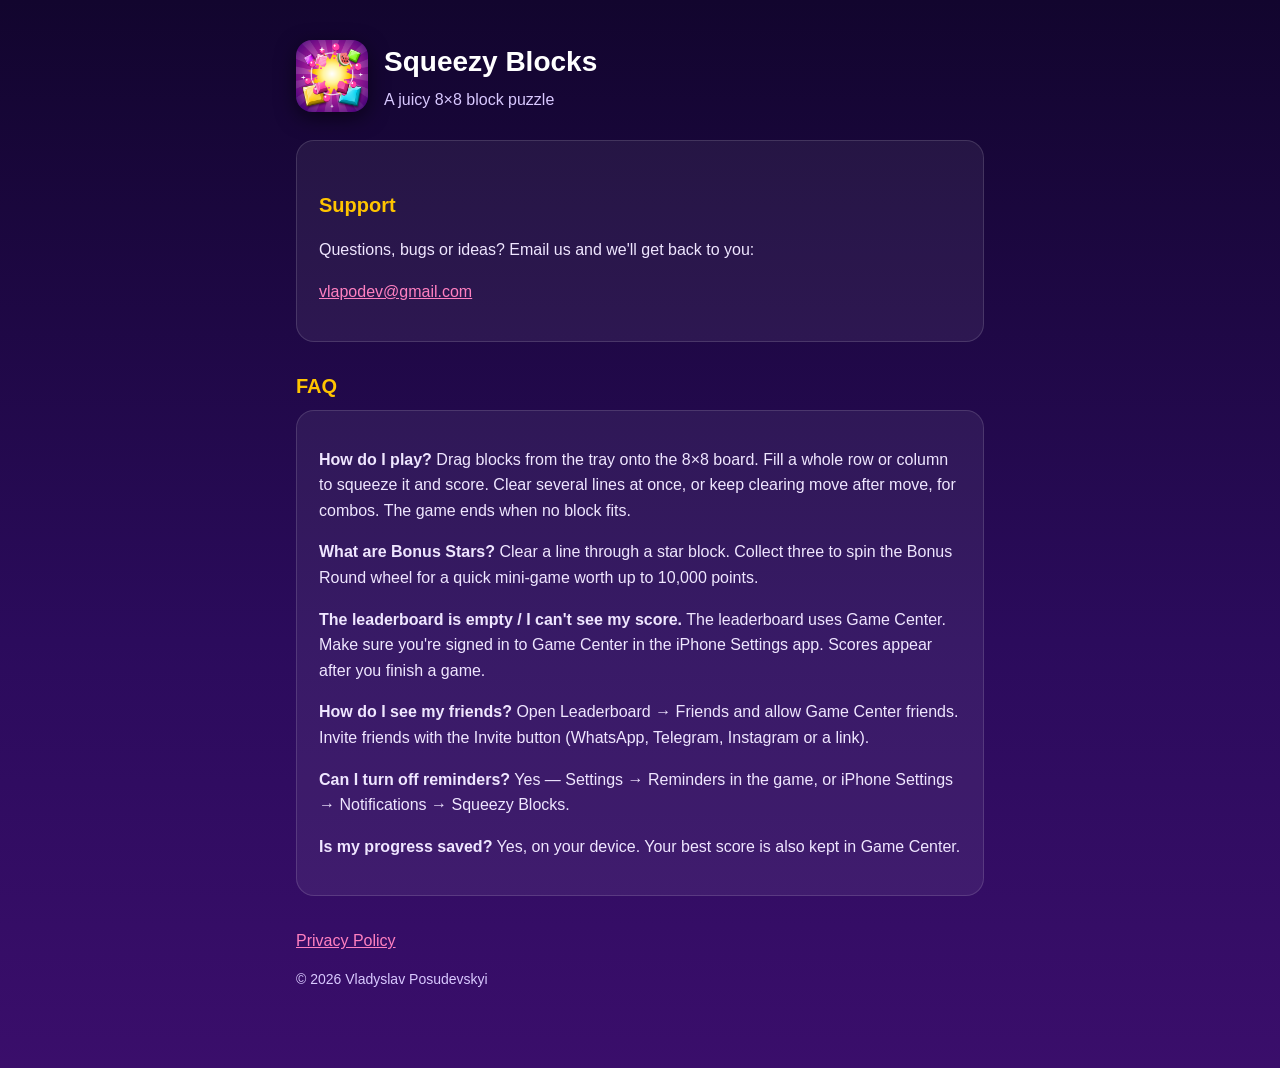
==== index.html @ addfd2eb "Support and privacy pages Co-Authored-By: Claude Opus 5.5 <noreply@anthropic.com>" ====
<!doctype html>
<html lang="en">
<head>
<meta charset="utf-8"><meta name="viewport" content="width=device-width, initial-scale=1">
<title>Squeezy Blocks — Support</title>
<link rel="stylesheet" href="style.css">
</head>
<body><main>
<header><img src="icon.png" alt="Squeezy Blocks icon">
<div><h1>Squeezy Blocks</h1><p class="tag">A juicy 8×8 block puzzle</p></div></header>

<div class="card">
<h2>Support</h2>
<p>Questions, bugs or ideas? Email us and we'll get back to you:</p>
<p><a href="mailto:vlapodev@gmail.com">vlapodev@gmail.com</a></p>
</div>

<h2>FAQ</h2>
<div class="card">
<p><strong>How do I play?</strong> Drag blocks from the tray onto the 8×8 board. Fill a whole row or column to squeeze it and score. Clear several lines at once, or keep clearing move after move, for combos. The game ends when no block fits.</p>
<p><strong>What are Bonus Stars?</strong> Clear a line through a star block. Collect three to spin the Bonus Round wheel for a quick mini-game worth up to 10,000 points.</p>
<p><strong>The leaderboard is empty / I can't see my score.</strong> The leaderboard uses Game Center. Make sure you're signed in to Game Center in the iPhone Settings app. Scores appear after you finish a game.</p>
<p><strong>How do I see my friends?</strong> Open Leaderboard → Friends and allow Game Center friends. Invite friends with the Invite button (WhatsApp, Telegram, Instagram or a link).</p>
<p><strong>Can I turn off reminders?</strong> Yes — Settings → Reminders in the game, or iPhone Settings → Notifications → Squeezy Blocks.</p>
<p><strong>Is my progress saved?</strong> Yes, on your device. Your best score is also kept in Game Center.</p>
</div>

<nav><a href="privacy/">Privacy Policy</a></nav>
<p class="small">© 2026 Vladyslav Posudevskyi</p>
</main></body>
</html>
---- style.css ----
:root { --bg:#12052e; --card:#2b0b5c; --ink:#fff; --muted:#d9c9ff; --gold:#ffc400; --pink:#ff2d95; }
* { box-sizing:border-box; }
body { margin:0; font:16px/1.6 -apple-system, BlinkMacSystemFont, "Segoe UI", Roboto, sans-serif;
  color:var(--ink); background:linear-gradient(180deg,#12052e,#2b0b5c 60%,#3a0e6b); min-height:100vh; }
main { max-width:720px; margin:0 auto; padding:40px 16px 64px; }
header { display:flex; align-items:center; gap:16px; margin-bottom:28px; }
header img { width:72px; height:72px; border-radius:16px; box-shadow:0 6px 20px #0008; }
h1 { margin:0; font-size:28px; } .tag { color:var(--muted); margin:2px 0 0; }
h2 { color:var(--gold); font-size:20px; margin:28px 0 8px; }
.card { background:#ffffff10; border:1px solid #ffffff22; border-radius:18px; padding:20px 22px; }
a { color:#ff80c0; } p, li { color:#efe6ff; } .small { color:var(--muted); font-size:14px; }
nav { margin-top:32px; display:flex; gap:16px; flex-wrap:wrap; }
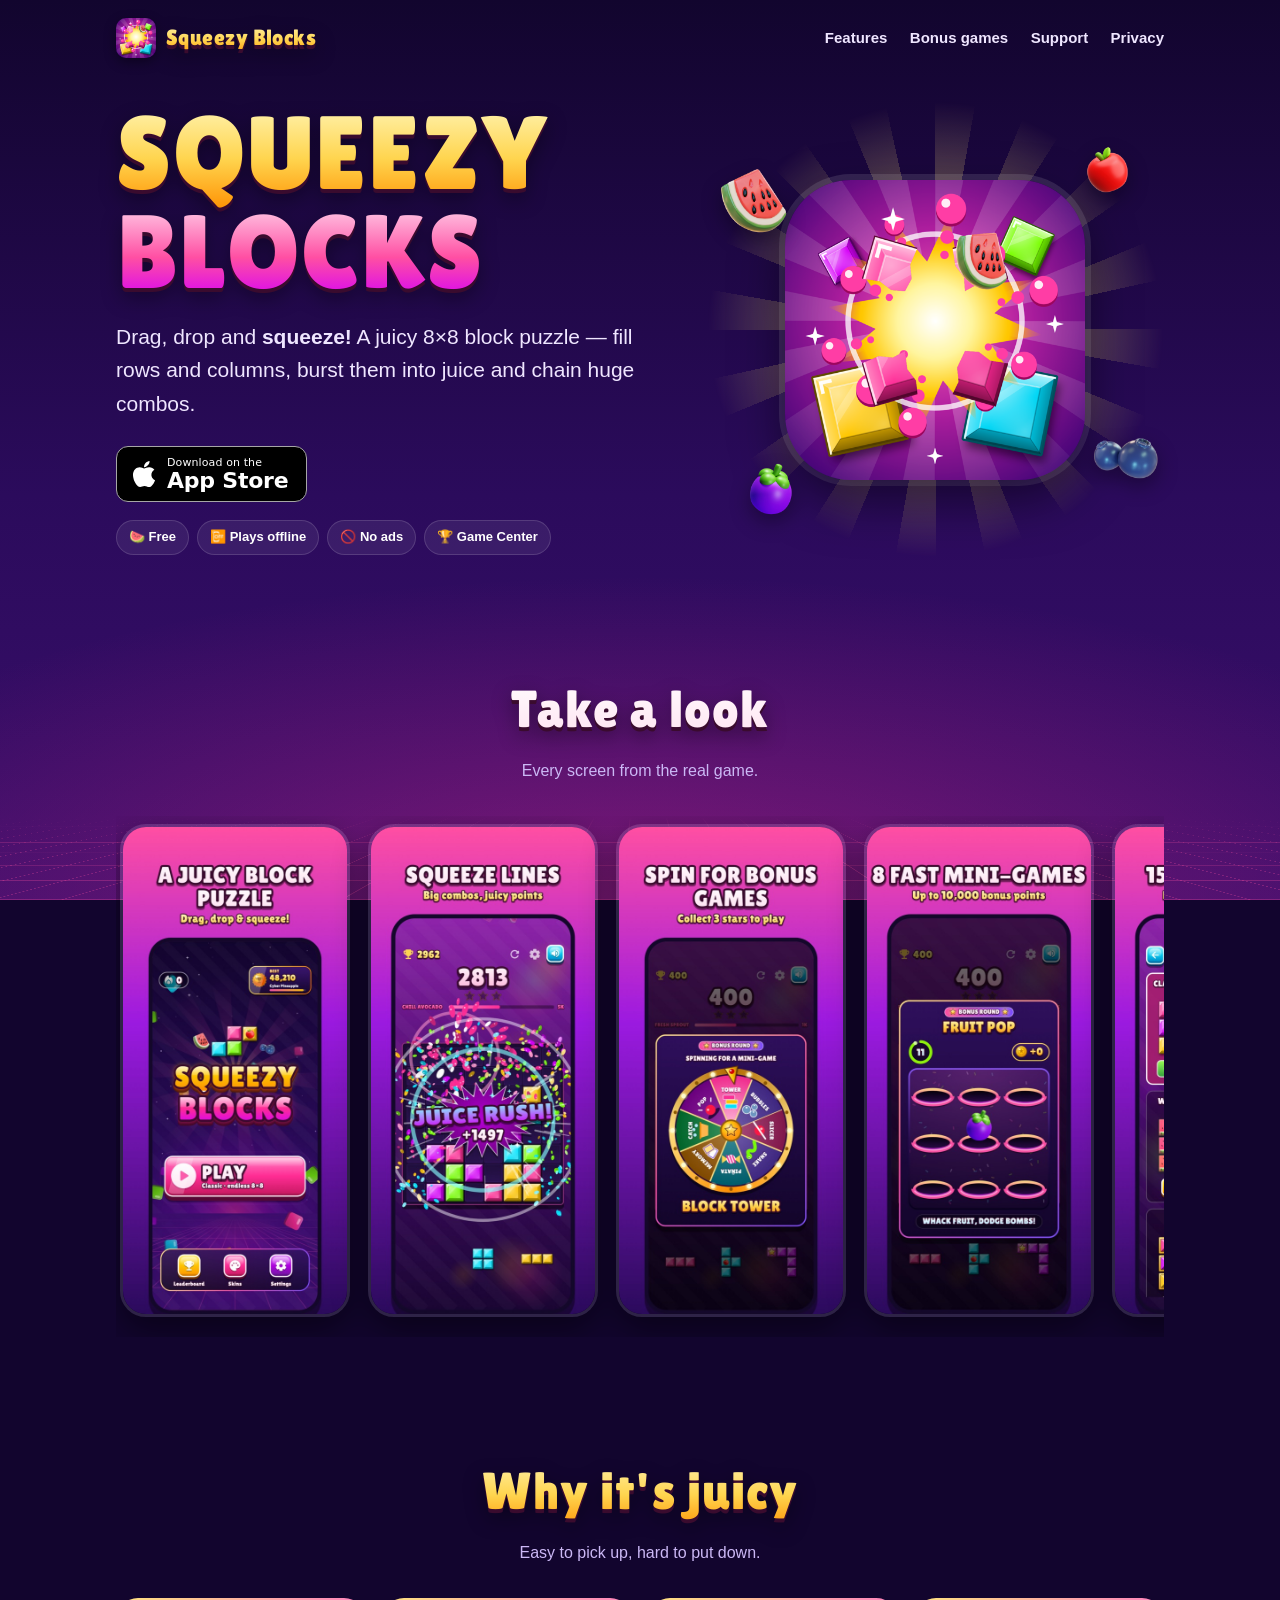
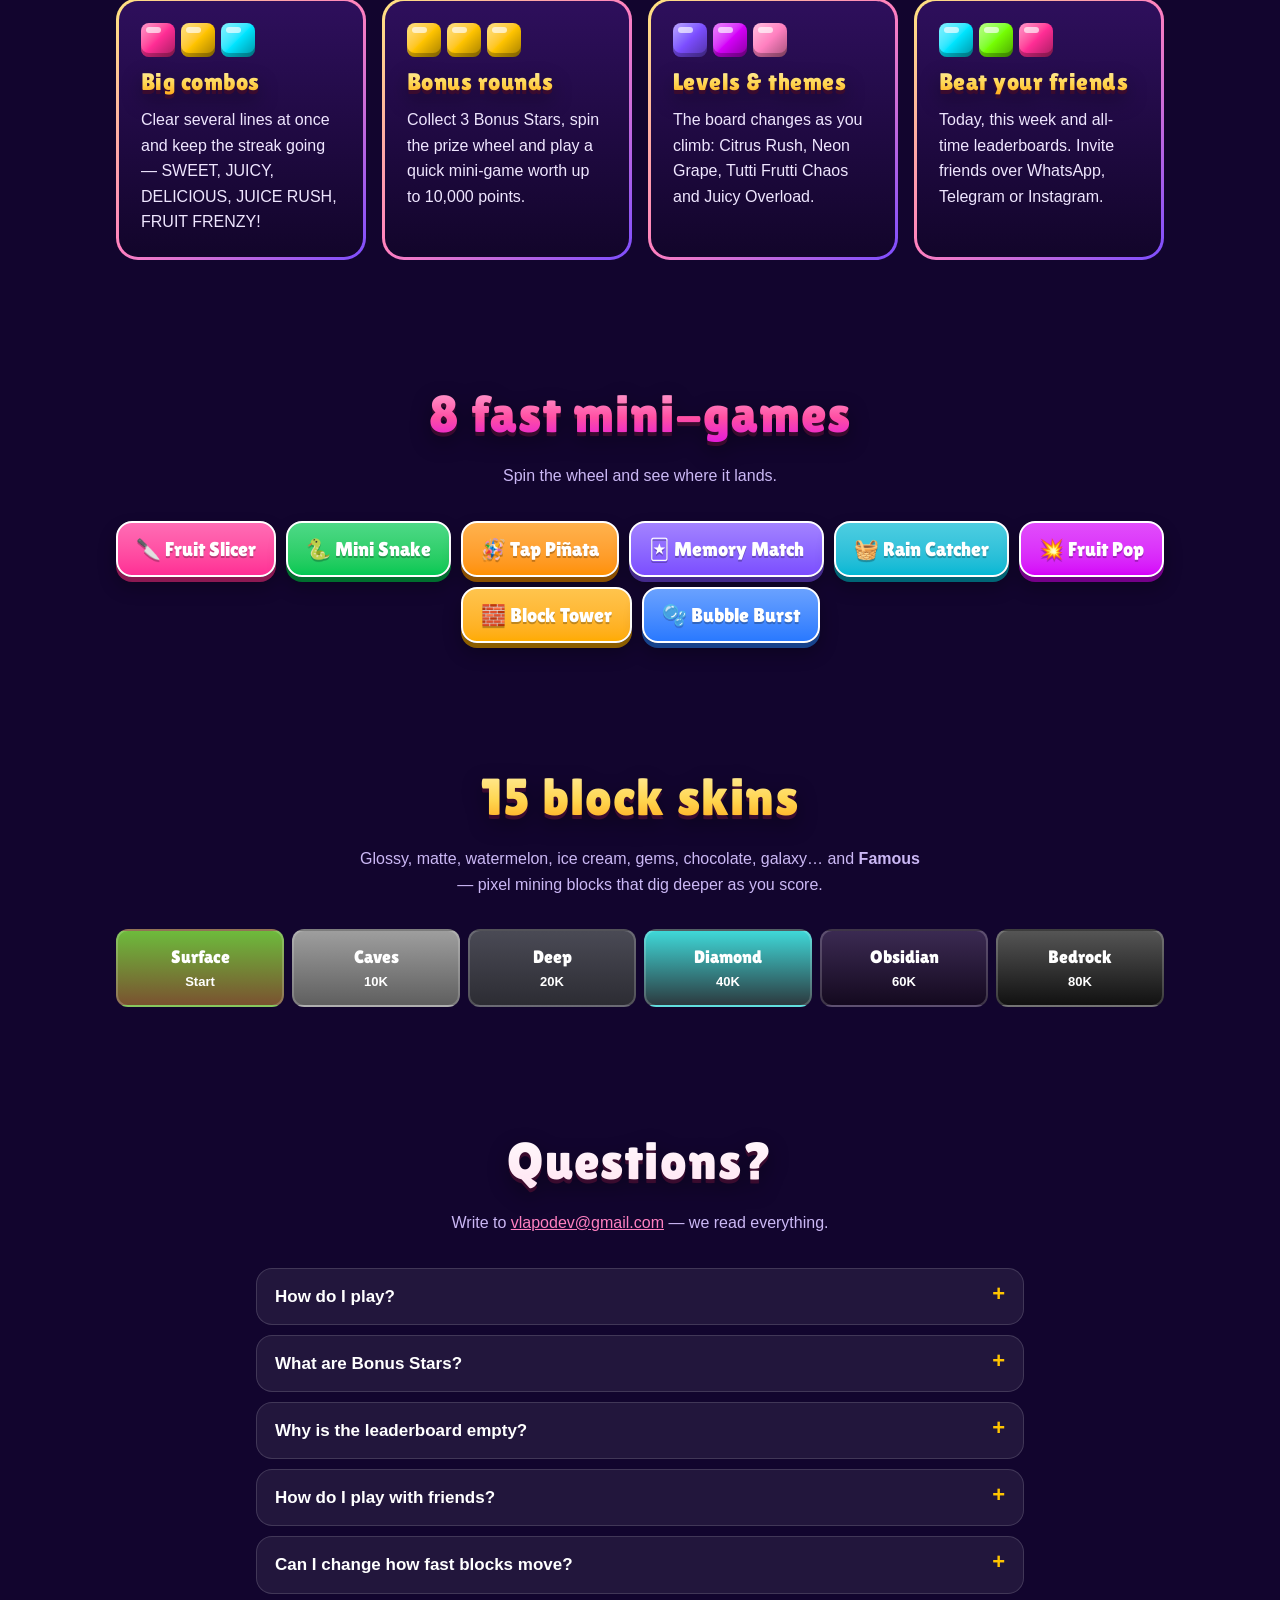
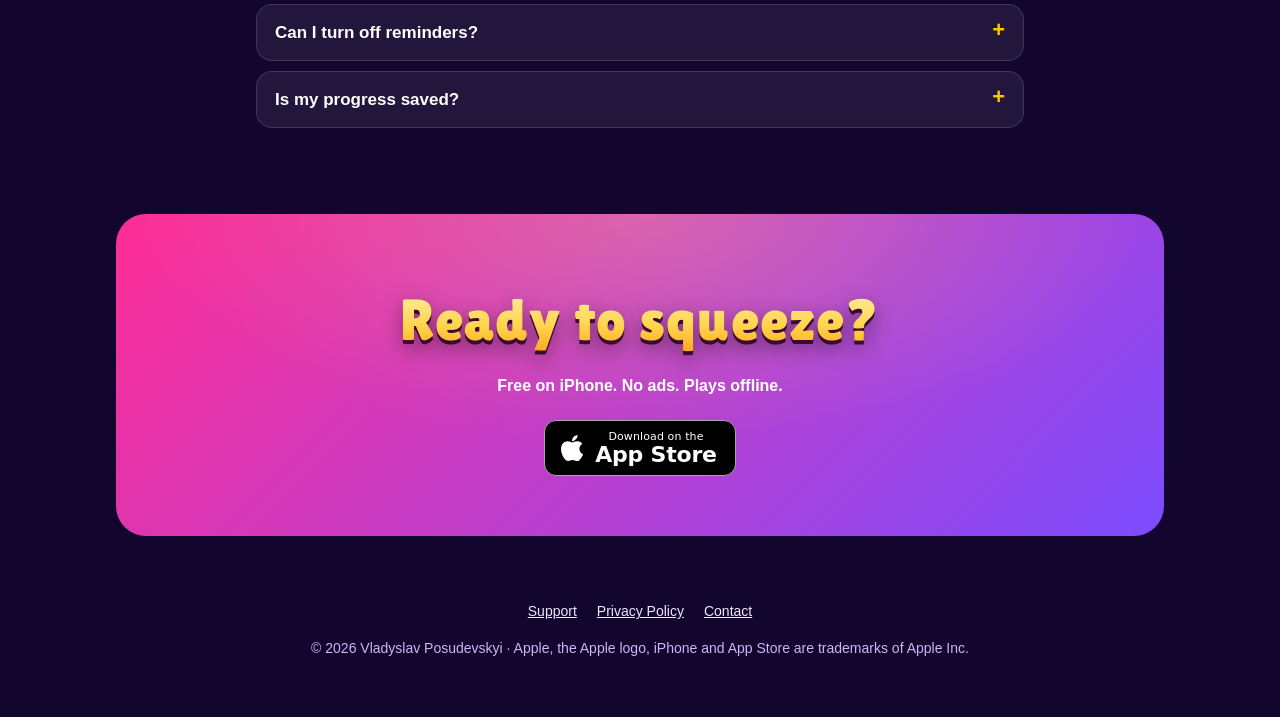
==== commit e6adee3b: "Game-styled site: landing page, App Store button, new privacy page - Candy arcade look matching the " ====
--- a/index.html
+++ b/index.html
@@ -1,31 +1,173 @@
 <!doctype html>
 <html lang="en">
 <head>
-<meta charset="utf-8"><meta name="viewport" content="width=device-width, initial-scale=1">
-<title>Squeezy Blocks — Support</title>
+<meta charset="utf-8">
+<meta name="viewport" content="width=device-width, initial-scale=1">
+<title>Squeezy Blocks — A Juicy Block Puzzle</title>
+<meta name="description" content="Drag, drop and squeeze! A juicy 8×8 block puzzle with big combos, 8 bonus mini-games, 15 block skins and Game Center leaderboards. Free on iPhone.">
+<meta name="apple-itunes-app" content="app-id=6823278169">
+<meta property="og:title" content="Squeezy Blocks — A Juicy Block Puzzle">
+<meta property="og:description" content="Squeeze lines, chain juicy combos and spin the bonus wheel. Free on iPhone.">
+<meta property="og:image" content="https://4twerka.github.io/squeezy-blocks-site/img/icon.png">
+<meta name="theme-color" content="#2b0b5c">
+<link rel="icon" href="img/icon.png">
+<link rel="apple-touch-icon" href="img/icon.png">
 <link rel="stylesheet" href="style.css">
 </head>
-<body><main>
-<header><img src="icon.png" alt="Squeezy Blocks icon">
-<div><h1>Squeezy Blocks</h1><p class="tag">A juicy 8×8 block puzzle</p></div></header>
-
-<div class="card">
-<h2>Support</h2>
-<p>Questions, bugs or ideas? Email us and we'll get back to you:</p>
-<p><a href="mailto:vlapodev@gmail.com">vlapodev@gmail.com</a></p>
+<body>
+<div class="sky"></div>
+<div class="cubes" aria-hidden="true">
+  <i style="--c:#ff2d95;--s:34px;left:6%;--t:19s;--d:-3s"></i>
+  <i style="--c:#00e5ff;--s:22px;left:18%;--t:24s;--d:-12s"></i>
+  <i style="--c:#ffc400;--s:40px;left:31%;--t:28s;--d:-6s"></i>
+  <i style="--c:#76ff03;--s:26px;left:47%;--t:21s;--d:-15s"></i>
+  <i style="--c:#d500f9;--s:30px;left:62%;--t:26s;--d:-9s"></i>
+  <i style="--c:#ff2d95;--s:20px;left:74%;--t:18s;--d:-1s"></i>
+  <i style="--c:#00e5ff;--s:36px;left:86%;--t:30s;--d:-18s"></i>
+  <i style="--c:#ffc400;--s:24px;left:94%;--t:23s;--d:-8s"></i>
 </div>
 
-<h2>FAQ</h2>
-<div class="card">
-<p><strong>How do I play?</strong> Drag blocks from the tray onto the 8×8 board. Fill a whole row or column to squeeze it and score. Clear several lines at once, or keep clearing move after move, for combos. The game ends when no block fits.</p>
-<p><strong>What are Bonus Stars?</strong> Clear a line through a star block. Collect three to spin the Bonus Round wheel for a quick mini-game worth up to 10,000 points.</p>
-<p><strong>The leaderboard is empty / I can't see my score.</strong> The leaderboard uses Game Center. Make sure you're signed in to Game Center in the iPhone Settings app. Scores appear after you finish a game.</p>
-<p><strong>How do I see my friends?</strong> Open Leaderboard → Friends and allow Game Center friends. Invite friends with the Invite button (WhatsApp, Telegram, Instagram or a link).</p>
-<p><strong>Can I turn off reminders?</strong> Yes — Settings → Reminders in the game, or iPhone Settings → Notifications → Squeezy Blocks.</p>
-<p><strong>Is my progress saved?</strong> Yes, on your device. Your best score is also kept in Game Center.</p>
+<div class="wrap">
+  <nav class="top">
+    <a class="brand" href="./"><img src="img/icon.png" alt=""><span class="candy">Squeezy Blocks</span></a>
+    <div class="links">
+      <a href="#features">Features</a>
+      <a href="#bonus">Bonus games</a>
+      <a href="#support" class="keep">Support</a>
+      <a href="privacy/" class="keep">Privacy</a>
+    </div>
+  </nav>
+
+  <header class="hero">
+    <div>
+      <h1><span class="candy">SQUEEZY</span><span class="candy pink b2">BLOCKS</span></h1>
+      <p class="lead">Drag, drop and <strong>squeeze!</strong> A juicy 8×8 block puzzle — fill rows and columns, burst them into juice and chain huge combos.</p>
+      <div class="badges">
+        <a class="badge-link" href="https://apps.apple.com/app/id6823278169" aria-label="Download Squeezy Blocks on the App Store">
+          <img src="https://tools.applemarketingtools.com/api/badges/download-on-the-app-store/black/en-us?size=250x83" alt="Download on the App Store" onerror="this.hidden=true;this.nextElementSibling.hidden=false">
+          <span class="badge-fallback" hidden><svg viewBox="0 0 384 512" aria-hidden="true"><path fill="currentColor" d="M318.7 268.7c-.2-36.7 16.4-64.4 50-84.8-18.8-26.9-47.2-41.7-84.7-44.6-35.5-2.8-74.3 20.7-88.5 20.7-15 0-49.4-19.7-76.4-19.7C63.3 141.2 4 184.8 4 273.5q0 39.3 14.4 81.2c12.8 36.7 59 126.7 107.2 125.2 25.2-.6 43-17.9 75.8-17.9 31.8 0 48.3 17.9 76.4 17.9 48.6-.7 90.4-82.5 102.6-119.3-65.2-30.7-61.7-90-61.7-91.9zm-56.6-164.2c27.3-32.4 24.8-61.9 24-72.5-24.1 1.4-52 16.4-67.9 34.9-17.5 19.8-27.8 44.3-25.6 71.9 26.1 2 49.9-11.4 69.5-34.3z"/></svg><span><small>Download on the</small>App Store</span></span>
+        </a>
+      </div>
+      <div class="chips">
+        <span class="chip">🍉 Free</span><span class="chip">📴 Plays offline</span><span class="chip">🚫 No ads</span><span class="chip">🏆 Game Center</span>
+      </div>
+    </div>
+    <div class="hero-art">
+      <div class="burst"></div>
+      <img class="icon" src="img/icon.png" alt="Squeezy Blocks app icon: a candy block bursting with juice">
+      <img class="float" src="img/watermelon.png" alt="" style="left:2%;top:10%">
+      <img class="float" src="img/apple.png" alt="" style="right:4%;top:4%;animation-delay:-1.5s">
+      <img class="float" src="img/blueberry.png" alt="" style="right:0;bottom:12%;animation-delay:-2.6s">
+      <img class="float" src="img/purple-mango.png" alt="" style="left:6%;bottom:4%;animation-delay:-.8s">
+    </div>
+  </header>
 </div>
 
-<nav><a href="privacy/">Privacy Policy</a></nav>
-<p class="small">© 2026 Vladyslav Posudevskyi</p>
-</main></body>
+<section>
+  <div class="wrap">
+    <h2 class="title candy white">Take a look</h2>
+    <p class="sub">Every screen from the real game.</p>
+    <div class="rail">
+      <img src="img/shot_1_menu.jpg" alt="Main menu" loading="lazy">
+      <img src="img/shot_2_combo.jpg" alt="A JUICE RUSH combo clearing lines" loading="lazy">
+      <img src="img/shot_3_wheel.jpg" alt="The bonus prize wheel" loading="lazy">
+      <img src="img/shot_4_minigame.jpg" alt="Fruit Pop mini-game" loading="lazy">
+      <img src="img/shot_5_skins.jpg" alt="Block skins store" loading="lazy">
+      <img src="img/shot_6_leaderboard.jpg" alt="Game Center leaderboard" loading="lazy">
+    </div>
+  </div>
+</section>
+
+<section id="features">
+  <div class="wrap">
+    <h2 class="title candy">Why it's juicy</h2>
+    <p class="sub">Easy to pick up, hard to put down.</p>
+    <div class="grid">
+      <div class="card"><div>
+        <div class="blocks"><span class="blk" style="--c:#ff2d95"></span><span class="blk" style="--c:#ffc400"></span><span class="blk" style="--c:#00e5ff"></span></div>
+        <h3 class="candy">Big combos</h3>
+        <p>Clear several lines at once and keep the streak going — SWEET, JUICY, DELICIOUS, JUICE RUSH, FRUIT FRENZY!</p>
+      </div></div>
+      <div class="card"><div>
+        <div class="blocks"><span class="blk" style="--c:#ffc400"></span><span class="blk" style="--c:#ffc400"></span><span class="blk" style="--c:#ffc400"></span></div>
+        <h3 class="candy">Bonus rounds</h3>
+        <p>Collect 3 Bonus Stars, spin the prize wheel and play a quick mini-game worth up to 10,000 points.</p>
+      </div></div>
+      <div class="card"><div>
+        <div class="blocks"><span class="blk" style="--c:#7c4dff"></span><span class="blk" style="--c:#d500f9"></span><span class="blk" style="--c:#ff80c0"></span></div>
+        <h3 class="candy">Levels &amp; themes</h3>
+        <p>The board changes as you climb: Citrus Rush, Neon Grape, Tutti Frutti Chaos and Juicy Overload.</p>
+      </div></div>
+      <div class="card"><div>
+        <div class="blocks"><span class="blk" style="--c:#00e5ff"></span><span class="blk" style="--c:#76ff03"></span><span class="blk" style="--c:#ff2d95"></span></div>
+        <h3 class="candy">Beat your friends</h3>
+        <p>Today, this week and all-time leaderboards. Invite friends over WhatsApp, Telegram or Instagram.</p>
+      </div></div>
+    </div>
+  </div>
+</section>
+
+<section id="bonus">
+  <div class="wrap">
+    <h2 class="title candy pink">8 fast mini-games</h2>
+    <p class="sub">Spin the wheel and see where it lands.</p>
+    <div class="games">
+      <span class="game" style="--c:#ff2d95">🔪 Fruit Slicer</span>
+      <span class="game" style="--c:#00c853">🐍 Mini Snake</span>
+      <span class="game" style="--c:#ff9100">🪅 Tap Piñata</span>
+      <span class="game" style="--c:#7c4dff">🃏 Memory Match</span>
+      <span class="game" style="--c:#00b8d4">🧺 Rain Catcher</span>
+      <span class="game" style="--c:#d500f9">💥 Fruit Pop</span>
+      <span class="game" style="--c:#ffab00">🧱 Block Tower</span>
+      <span class="game" style="--c:#2979ff">🫧 Bubble Burst</span>
+    </div>
+  </div>
+</section>
+
+<section>
+  <div class="wrap">
+    <h2 class="title candy">15 block skins</h2>
+    <p class="sub">Glossy, matte, watermelon, ice cream, gems, chocolate, galaxy… and <strong>Famous</strong> — pixel mining blocks that dig deeper as you score.</p>
+    <div class="depth">
+      <div style="--a:#6dbb3c;--b:#7a5230"><b>Surface</b>Start</div>
+      <div style="--a:#9e9e9e;--b:#5f5f5f"><b>Caves</b>10K</div>
+      <div style="--a:#4a4a55;--b:#2c2c33"><b>Deep</b>20K</div>
+      <div style="--a:#3fd8d8;--b:#2c3a3f"><b>Diamond</b>40K</div>
+      <div style="--a:#3b2a52;--b:#14091f"><b>Obsidian</b>60K</div>
+      <div style="--a:#555;--b:#111"><b>Bedrock</b>80K</div>
+    </div>
+  </div>
+</section>
+
+<section id="support">
+  <div class="wrap" style="max-width:800px">
+    <h2 class="title candy white">Questions?</h2>
+    <p class="sub">Write to <a href="mailto:vlapodev@gmail.com">vlapodev@gmail.com</a> — we read everything.</p>
+    <details><summary>How do I play?</summary><p>Drag blocks from the tray onto the 8×8 board. Fill a whole row or column to squeeze it and score. Clear several lines at once, or keep clearing move after move, for combos. The game ends when no block fits.</p></details>
+    <details><summary>What are Bonus Stars?</summary><p>Some blocks carry a gold star. Clear a line through one to collect it — three stars spin the Bonus Round wheel for a quick mini-game worth up to 10,000 points.</p></details>
+    <details><summary>Why is the leaderboard empty?</summary><p>Leaderboards use Game Center. Make sure you're signed in to Game Center in the iPhone Settings app — scores appear after you finish a game.</p></details>
+    <details><summary>How do I play with friends?</summary><p>Open Leaderboard → Friends and allow Game Center friends. Use Invite to send a link over WhatsApp, Telegram or Instagram.</p></details>
+    <details><summary>Can I change how fast blocks move?</summary><p>Yes — Settings → Drag Speed, from 1.0× (moves with your finger) to 3.5×.</p></details>
+    <details><summary>Can I turn off reminders?</summary><p>Yes — Settings → Reminders in the game, or iPhone Settings → Notifications → Squeezy Blocks.</p></details>
+    <details><summary>Is my progress saved?</summary><p>Yes, automatically on your device, and your best score is kept in Game Center.</p></details>
+  </div>
+</section>
+
+<div class="wrap">
+  <div class="cta">
+    <h2 class="candy">Ready to squeeze?</h2>
+    <p>Free on iPhone. No ads. Plays offline.</p>
+    <div class="badges">
+      <a class="badge-link" href="https://apps.apple.com/app/id6823278169" aria-label="Download Squeezy Blocks on the App Store">
+        <img src="https://tools.applemarketingtools.com/api/badges/download-on-the-app-store/black/en-us?size=250x83" alt="Download on the App Store" onerror="this.hidden=true;this.nextElementSibling.hidden=false">
+        <span class="badge-fallback" hidden><svg viewBox="0 0 384 512" aria-hidden="true"><path fill="currentColor" d="M318.7 268.7c-.2-36.7 16.4-64.4 50-84.8-18.8-26.9-47.2-41.7-84.7-44.6-35.5-2.8-74.3 20.7-88.5 20.7-15 0-49.4-19.7-76.4-19.7C63.3 141.2 4 184.8 4 273.5q0 39.3 14.4 81.2c12.8 36.7 59 126.7 107.2 125.2 25.2-.6 43-17.9 75.8-17.9 31.8 0 48.3 17.9 76.4 17.9 48.6-.7 90.4-82.5 102.6-119.3-65.2-30.7-61.7-90-61.7-91.9zm-56.6-164.2c27.3-32.4 24.8-61.9 24-72.5-24.1 1.4-52 16.4-67.9 34.9-17.5 19.8-27.8 44.3-25.6 71.9 26.1 2 49.9-11.4 69.5-34.3z"/></svg><span><small>Download on the</small>App Store</span></span>
+      </a>
+    </div>
+  </div>
+  <footer>
+    <a href="#support">Support</a><a href="privacy/">Privacy Policy</a><a href="mailto:vlapodev@gmail.com">Contact</a>
+    <p>© 2026 Vladyslav Posudevskyi · Apple, the Apple logo, iPhone and App Store are trademarks of Apple Inc.</p>
+  </footer>
+</div>
+</body>
 </html>
--- a/style.css
+++ b/style.css
@@ -1,12 +1,161 @@
-:root { --bg:#12052e; --card:#2b0b5c; --ink:#fff; --muted:#d9c9ff; --gold:#ffc400; --pink:#ff2d95; }
+/* Squeezy Blocks — candy arcade look, matching the game. */
+@font-face { font-family: "Lilita"; src: url("fonts/LilitaOne-Regular.ttf") format("truetype"); font-display: swap; }
+:root {
+  --ink:#fff; --soft:#efe6ff; --muted:#cbb8f5;
+  --gold:#ffc400; --gold2:#ffe57f; --pink:#ff2d95; --pink2:#ff80c0; --cyan:#00e5ff; --lime:#76ff03; --grape:#7c4dff;
+  --bg1:#12052e; --bg2:#2b0b5c; --bg3:#3a0e6b;
+  --card:rgba(255,255,255,.07); --line:rgba(255,255,255,.14);
+  --outline:#3a0b2e;
+}
 * { box-sizing:border-box; }
-body { margin:0; font:16px/1.6 -apple-system, BlinkMacSystemFont, "Segoe UI", Roboto, sans-serif;
-  color:var(--ink); background:linear-gradient(180deg,#12052e,#2b0b5c 60%,#3a0e6b); min-height:100vh; }
-main { max-width:720px; margin:0 auto; padding:40px 16px 64px; }
-header { display:flex; align-items:center; gap:16px; margin-bottom:28px; }
-header img { width:72px; height:72px; border-radius:16px; box-shadow:0 6px 20px #0008; }
-h1 { margin:0; font-size:28px; } .tag { color:var(--muted); margin:2px 0 0; }
-h2 { color:var(--gold); font-size:20px; margin:28px 0 8px; }
-.card { background:#ffffff10; border:1px solid #ffffff22; border-radius:18px; padding:20px 22px; }
-a { color:#ff80c0; } p, li { color:#efe6ff; } .small { color:var(--muted); font-size:14px; }
-nav { margin-top:32px; display:flex; gap:16px; flex-wrap:wrap; }
+html { scroll-behavior:smooth; }
+body {
+  margin:0; color:var(--ink); background:var(--bg1);
+  font:16px/1.6 -apple-system, BlinkMacSystemFont, "Segoe UI", Roboto, sans-serif;
+  overflow-x:hidden;
+}
+a { color:var(--pink2); }
+img { max-width:100%; display:block; }
+
+/* Candy display text: gradient fill, dark outline, hard drop. */
+.candy {
+  font-family:"Lilita", "Arial Rounded MT Bold", system-ui, sans-serif; font-weight:400; letter-spacing:.02em;
+  background:linear-gradient(180deg,#fff9c4,#ffd54f 55%,#ff8f00); -webkit-background-clip:text; background-clip:text; color:transparent;
+  -webkit-text-stroke:0; filter:drop-shadow(0 4px 0 var(--outline)) drop-shadow(0 6px 10px rgba(0,0,0,.35));
+}
+.candy.pink { background-image:linear-gradient(180deg,#ffd1ea,#ff4fa3 55%,#d500f9); }
+.candy.white { background-image:linear-gradient(180deg,#fff,#ffe0f0); }
+
+/* Sky backdrop with a neon grid horizon and drifting candy cubes. */
+.sky { position:fixed; inset:0; z-index:-2;
+  background:
+    radial-gradient(120% 60% at 50% 100%, rgba(255,45,149,.35), transparent 60%),
+    linear-gradient(180deg,var(--bg1),var(--bg2) 55%,var(--bg3)); }
+.sky::after { content:""; position:absolute; left:-50%; right:-50%; bottom:0; height:38vh;
+  background:
+    repeating-linear-gradient(90deg, rgba(255,79,163,.28) 0 2px, transparent 2px 70px),
+    repeating-linear-gradient(0deg, rgba(255,79,163,.28) 0 2px, transparent 2px 46px);
+  transform:perspective(320px) rotateX(62deg); transform-origin:bottom; mask-image:linear-gradient(transparent, #000 60%); }
+.cubes { position:fixed; inset:0; z-index:-1; pointer-events:none; overflow:hidden; }
+.cubes i { position:absolute; bottom:-60px; width:var(--s); height:var(--s); border-radius:22%;
+  background:linear-gradient(135deg, color-mix(in srgb, var(--c) 55%, #fff), var(--c) 50%, color-mix(in srgb, var(--c) 70%, #000));
+  box-shadow:inset 0 -4px 0 rgba(0,0,0,.25); opacity:.55; animation:rise var(--t) linear infinite; animation-delay:var(--d); }
+.cubes i::after { content:""; position:absolute; left:16%; top:14%; width:44%; height:16%; border-radius:8px; background:rgba(255,255,255,.6); }
+@keyframes rise { from { transform:translateY(0) rotate(0); } to { transform:translateY(-120vh) rotate(260deg); } }
+@media (prefers-reduced-motion: reduce) { .cubes i, .float { animation:none !important; } }
+
+/* Layout */
+.wrap { max-width:1080px; margin:0 auto; padding:0 16px; }
+nav.top { display:flex; align-items:center; justify-content:space-between; padding:18px 0; }
+nav.top .brand { display:flex; align-items:center; gap:10px; text-decoration:none; }
+nav.top .brand img { width:40px; height:40px; border-radius:10px; box-shadow:0 4px 12px rgba(0,0,0,.4); }
+nav.top .brand span { font-size:22px; }
+nav.top .links a { color:var(--soft); text-decoration:none; margin-left:18px; font-weight:700; font-size:15px; }
+nav.top .links a:hover { color:#fff; }
+
+/* Hero */
+.hero { display:grid; grid-template-columns:1.1fr .9fr; gap:32px; align-items:center; padding:28px 0 56px; }
+.hero h1 { font-size:clamp(52px, 9vw, 104px); line-height:.95; margin:0; }
+.hero h1 .b2 { display:block; }
+.hero .lead { font-size:clamp(17px,2.2vw,21px); color:var(--soft); max-width:520px; margin:18px 0 26px; }
+.badges { display:flex; flex-wrap:wrap; align-items:center; gap:14px; }
+.badge-link { display:inline-block; border-radius:12px; transition:transform .15s; }
+.badge-link:hover { transform:translateY(-2px) scale(1.03); }
+.badge-link img { height:56px; width:auto; }
+.chips { display:flex; flex-wrap:wrap; gap:8px; margin-top:18px; }
+.chip { font-size:13px; font-weight:800; color:#fff; padding:6px 12px; border-radius:999px; background:var(--card); border:1px solid var(--line); }
+.hero-art { position:relative; display:grid; place-items:center; min-height:420px; }
+.hero-art .burst { position:absolute; width:min(520px, 100%); aspect-ratio:1; border-radius:50%;
+  background:repeating-conic-gradient(from 0deg, rgba(255,229,127,.32) 0 10deg, transparent 10deg 22.5deg);
+  mask-image:radial-gradient(closest-side, #000 55%, transparent); animation:spin 40s linear infinite; }
+@keyframes spin { to { transform:rotate(360deg); } }
+.hero-art .icon { position:relative; width:min(300px, 70vw); border-radius:22%; box-shadow:0 20px 50px rgba(0,0,0,.5), 0 0 0 6px rgba(255,255,255,.12); }
+.float { position:absolute; width:76px; animation:bob 4s ease-in-out infinite; filter:drop-shadow(0 8px 10px rgba(0,0,0,.35)); }
+@keyframes bob { 50% { transform:translateY(-14px) rotate(8deg); } }
+
+/* Sections */
+section { padding:56px 0; }
+.title { text-align:center; margin:0 0 8px; font-size:clamp(34px,5vw,52px); }
+.sub { text-align:center; color:var(--muted); margin:0 auto 32px; max-width:560px; }
+
+/* Screenshot rail */
+.rail { display:flex; gap:18px; overflow-x:auto; scroll-snap-type:x mandatory; padding:8px 4px 20px; }
+.rail img { flex:0 0 auto; width:min(230px, 62vw); border-radius:26px; scroll-snap-align:center;
+  box-shadow:0 14px 34px rgba(0,0,0,.45); border:3px solid rgba(255,255,255,.12); }
+
+/* Cards */
+.grid { display:grid; grid-template-columns:repeat(auto-fit, minmax(230px,1fr)); gap:16px; }
+.card { position:relative; padding:3px; border-radius:22px; background:linear-gradient(135deg, var(--gold2), var(--pink2), var(--grape)); }
+.card > div { height:100%; border-radius:19px; padding:22px; background:linear-gradient(180deg,#2e0f5c,#12052a); }
+.card h3 { margin:6px 0 6px; font-size:24px; }
+.card p { margin:0; color:var(--soft); }
+.blocks { display:flex; gap:6px; }
+.blk { width:34px; height:34px; border-radius:8px; position:relative;
+  background:linear-gradient(135deg, color-mix(in srgb, var(--c) 50%, #fff), var(--c) 50%, color-mix(in srgb, var(--c) 65%, #000));
+  box-shadow:inset 0 -4px 0 rgba(0,0,0,.25); }
+.blk::after { content:""; position:absolute; left:16%; top:14%; width:44%; height:16%; border-radius:4px; background:rgba(255,255,255,.65); }
+
+/* Mini-game pills */
+.games { display:flex; flex-wrap:wrap; justify-content:center; gap:10px; }
+.game { font-family:"Lilita", system-ui, sans-serif; font-size:20px; padding:10px 18px; border-radius:16px; color:#fff;
+  background:linear-gradient(180deg, color-mix(in srgb, var(--c) 70%, #fff), var(--c)); border:2px solid #fff;
+  box-shadow:0 5px 0 color-mix(in srgb, var(--c) 55%, #000), 0 10px 18px rgba(0,0,0,.3); text-shadow:0 2px 0 rgba(0,0,0,.25); }
+
+/* Depth strip for the Famous skin */
+.depth { display:grid; grid-template-columns:repeat(6,1fr); gap:8px; }
+.depth div { border-radius:12px; padding:12px 6px; text-align:center; font-weight:800; font-size:13px; color:#fff;
+  background:linear-gradient(180deg, var(--a), var(--b)); border:2px solid rgba(255,255,255,.18); }
+.depth b { display:block; font-family:"Lilita", system-ui; font-weight:400; font-size:18px; }
+
+/* FAQ */
+details { background:var(--card); border:1px solid var(--line); border-radius:16px; padding:14px 18px; margin-bottom:10px; }
+summary { cursor:pointer; font-weight:800; font-size:17px; list-style:none; }
+summary::-webkit-details-marker { display:none; }
+summary::after { content:"+"; float:right; color:var(--gold); font-size:22px; line-height:1; }
+details[open] summary::after { content:"–"; }
+details p { color:var(--soft); margin:10px 0 2px; }
+
+/* CTA + footer */
+.cta { text-align:center; padding:60px 16px; border-radius:30px; margin:20px 0 40px;
+  background:radial-gradient(80% 120% at 50% 0%, rgba(255,229,127,.25), transparent 60%), linear-gradient(135deg,#ff2d95,#7c4dff); }
+.cta h2 { font-size:clamp(34px,6vw,58px); margin:0 0 6px; }
+.cta p { margin:0 0 22px; color:#fff; font-weight:700; }
+.cta .badges { justify-content:center; }
+footer { text-align:center; color:var(--muted); font-size:14px; padding:24px 0 44px; }
+footer a { color:var(--soft); margin:0 10px; }
+
+/* Privacy */
+.doc { max-width:760px; margin:0 auto; }
+.doc .hero-mini { text-align:center; padding:20px 0 30px; }
+.doc .hero-mini img { width:96px; border-radius:22%; margin:0 auto 14px; box-shadow:0 10px 28px rgba(0,0,0,.45); }
+.doc h1 { font-size:clamp(42px,7vw,64px); margin:0; }
+.doc .date { color:var(--muted); margin:6px 0 0; }
+.tldr { display:flex; gap:14px; align-items:center; padding:20px 22px; border-radius:20px; margin-bottom:22px;
+  background:linear-gradient(135deg, rgba(118,255,3,.18), rgba(0,229,255,.14)); border:2px solid rgba(118,255,3,.55); }
+.tldr .ok { flex:0 0 auto; width:52px; height:52px; border-radius:50%; display:grid; place-items:center; font-size:28px;
+  background:linear-gradient(180deg,#b9f6ca,#1faf4d); box-shadow:0 4px 0 #0b6b2c; }
+.tldr p { margin:0; font-size:17px; } .tldr strong { color:#fff; }
+.pcard { display:flex; gap:16px; padding:18px 20px; border-radius:18px; margin-bottom:12px; background:var(--card); border:1px solid var(--line); }
+.pcard .ico { flex:0 0 auto; width:46px; height:46px; border-radius:14px; display:grid; place-items:center; font-size:24px;
+  background:linear-gradient(180deg, color-mix(in srgb, var(--c) 60%, #fff), var(--c)); box-shadow:0 4px 0 color-mix(in srgb, var(--c) 50%, #000); }
+.pcard h2 { margin:0 0 4px; font-size:19px; color:var(--gold2); }
+.pcard p { margin:0; color:var(--soft); }
+
+@media (max-width: 820px) {
+  .hero { grid-template-columns:1fr; text-align:center; padding-top:8px; }
+  .hero .lead { margin-left:auto; margin-right:auto; }
+  .badges, .chips { justify-content:center; }
+  .hero-art { min-height:320px; order:-1; }
+  nav.top .links a:not(.keep) { display:none; }
+  .depth { grid-template-columns:repeat(3,1fr); }
+}
+
+/* Shown only if Apple's badge image can't load. */
+.badge-fallback { display:inline-flex; align-items:center; gap:10px; height:56px; padding:0 18px 0 14px; border-radius:12px;
+  background:#000; color:#fff; border:1.5px solid #a6a6a6; font-family:-apple-system, system-ui, sans-serif; }
+.badge-fallback[hidden] { display:none; }
+.badge-fallback svg { width:26px; height:30px; }
+.badge-fallback span { display:flex; flex-direction:column; line-height:1.05; font-size:22px; font-weight:600; letter-spacing:-.01em; }
+.badge-fallback small { font-size:11px; font-weight:500; letter-spacing:.01em; }
+
+[hidden] { display:none !important; }
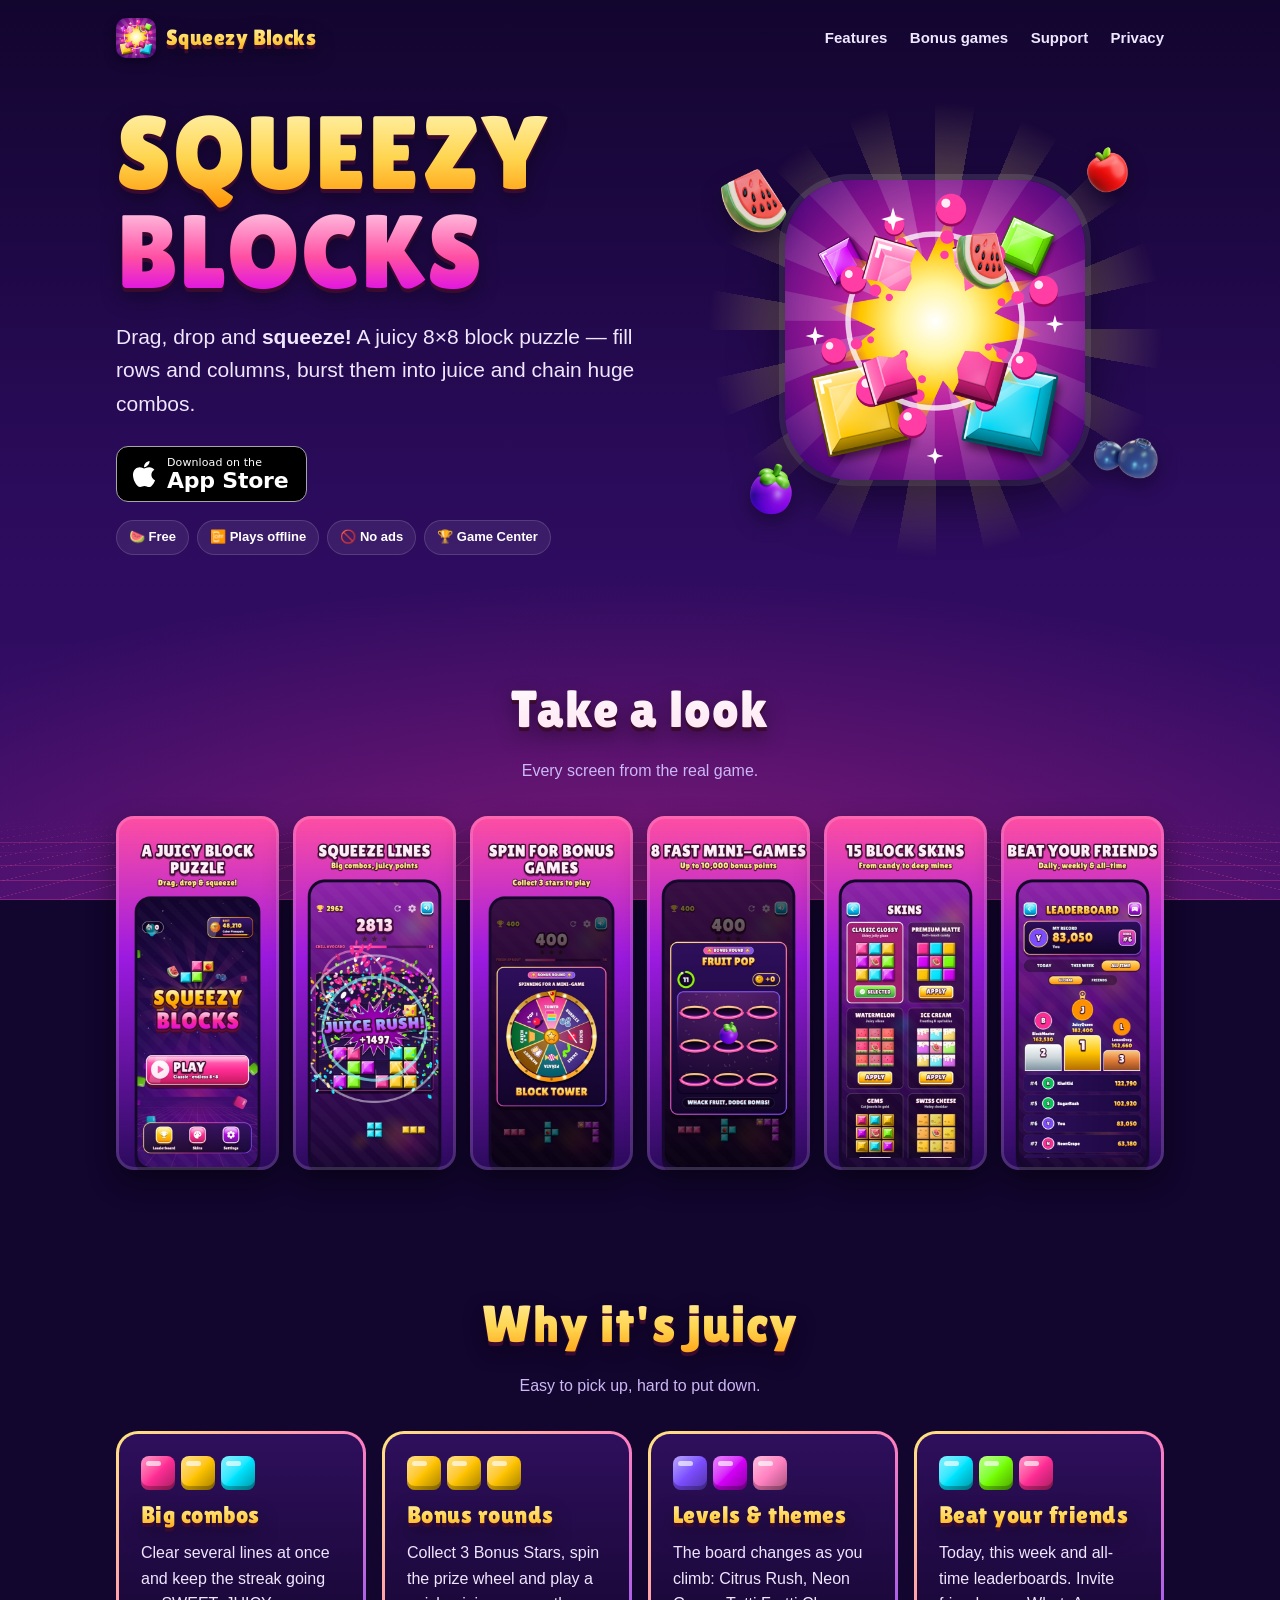
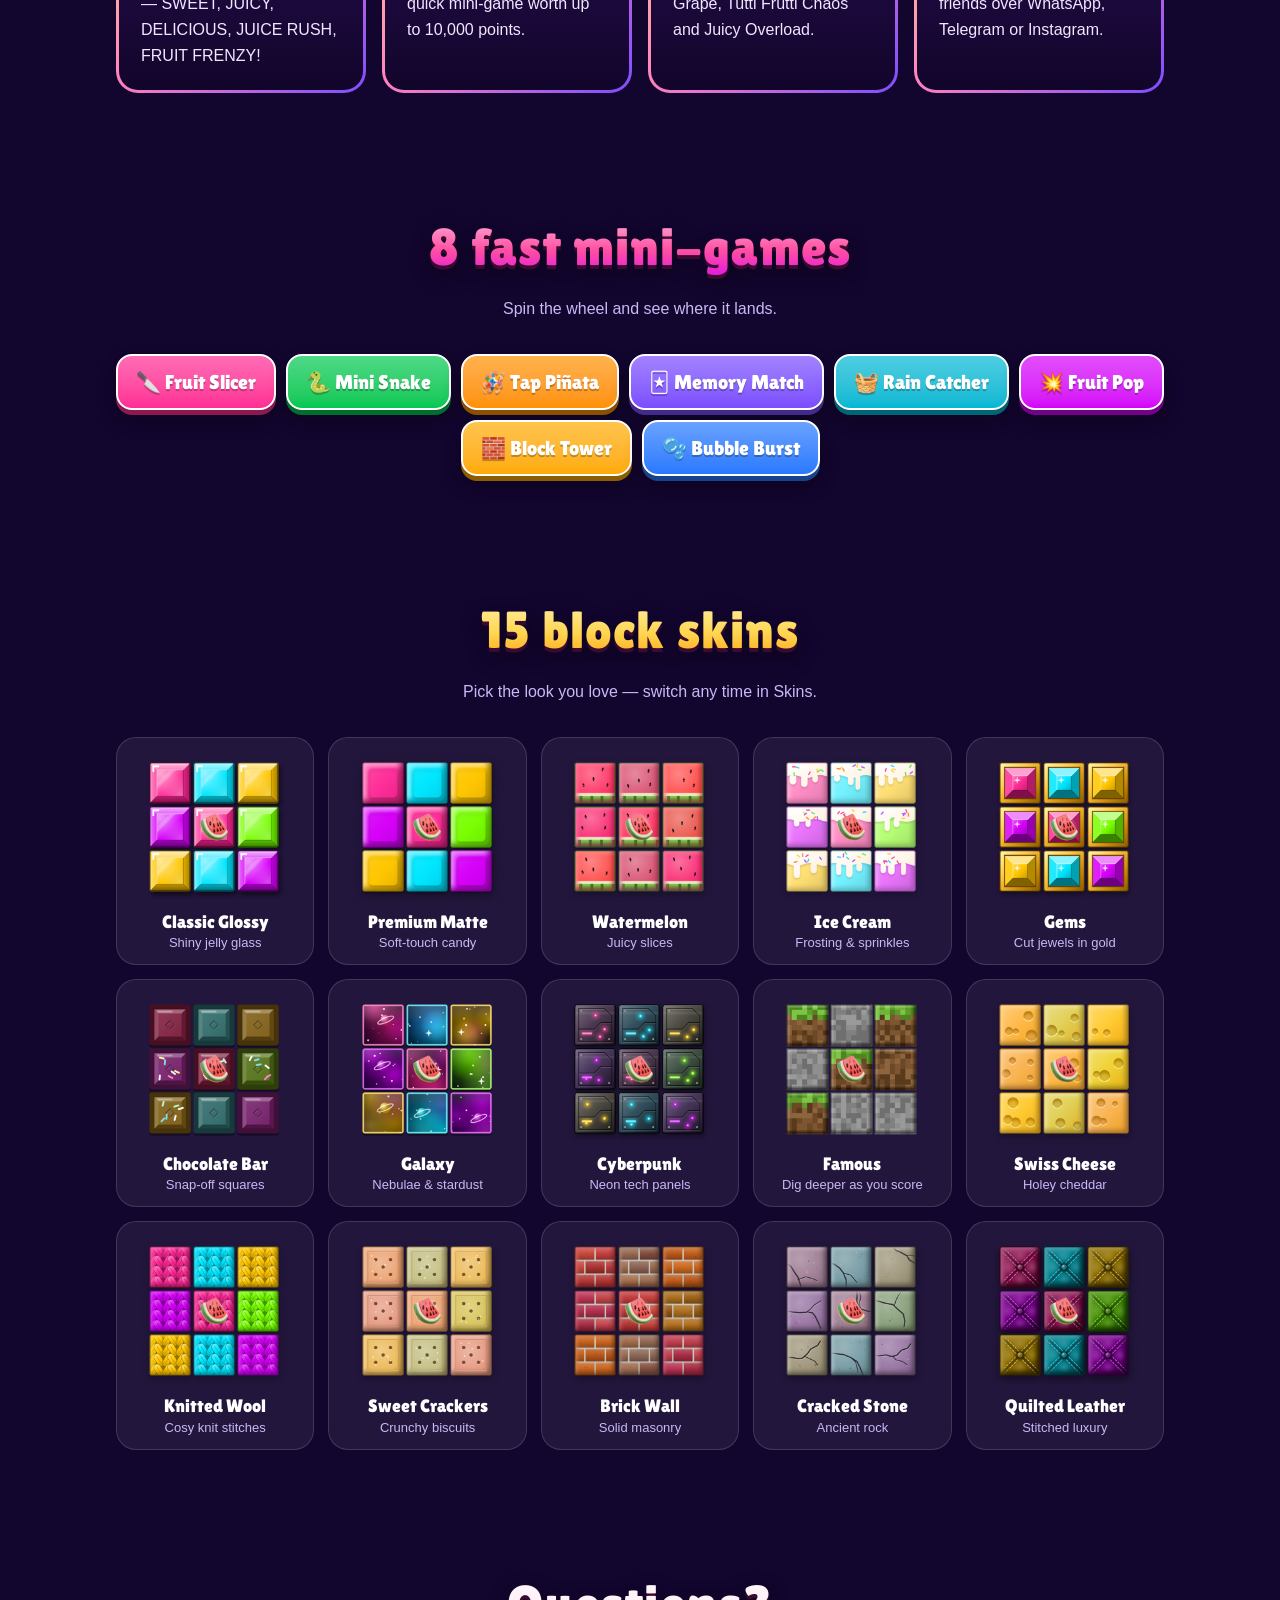
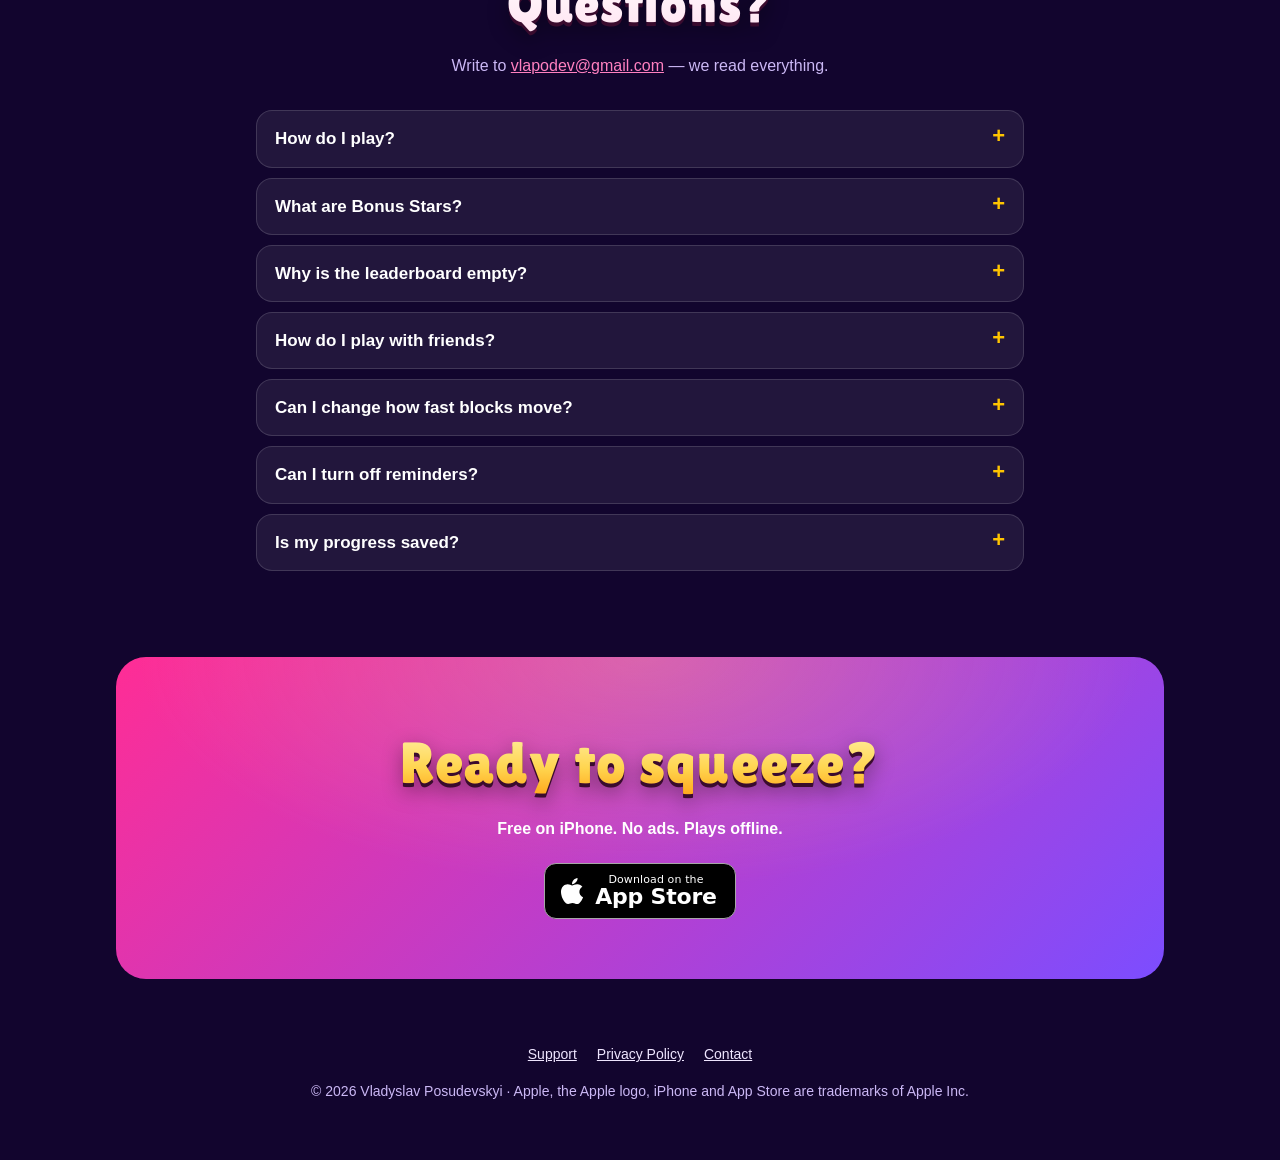
==== commit 5fae0cb8: "All 15 skins gallery; screenshot grid that fits the page - Skins section shows every skin with a rea" ====
--- a/index.html
+++ b/index.html
@@ -67,7 +67,7 @@
   <div class="wrap">
     <h2 class="title candy white">Take a look</h2>
     <p class="sub">Every screen from the real game.</p>
-    <div class="rail">
+    <div class="shots">
       <img src="img/shot_1_menu.jpg" alt="Main menu" loading="lazy">
       <img src="img/shot_2_combo.jpg" alt="A JUICE RUSH combo clearing lines" loading="lazy">
       <img src="img/shot_3_wheel.jpg" alt="The bonus prize wheel" loading="lazy">
@@ -127,14 +127,23 @@
 <section>
   <div class="wrap">
     <h2 class="title candy">15 block skins</h2>
-    <p class="sub">Glossy, matte, watermelon, ice cream, gems, chocolate, galaxy… and <strong>Famous</strong> — pixel mining blocks that dig deeper as you score.</p>
-    <div class="depth">
-      <div style="--a:#6dbb3c;--b:#7a5230"><b>Surface</b>Start</div>
-      <div style="--a:#9e9e9e;--b:#5f5f5f"><b>Caves</b>10K</div>
-      <div style="--a:#4a4a55;--b:#2c2c33"><b>Deep</b>20K</div>
-      <div style="--a:#3fd8d8;--b:#2c3a3f"><b>Diamond</b>40K</div>
-      <div style="--a:#3b2a52;--b:#14091f"><b>Obsidian</b>60K</div>
-      <div style="--a:#555;--b:#111"><b>Bedrock</b>80K</div>
+    <p class="sub">Pick the look you love — switch any time in Skins.</p>
+    <div class="skins">
+      <figure class="skin"><img src="img/skins/glossy.png" alt="Classic Glossy block skin" loading="lazy"><figcaption><b>Classic Glossy</b>Shiny jelly glass</figcaption></figure>
+      <figure class="skin"><img src="img/skins/matte.png" alt="Premium Matte block skin" loading="lazy"><figcaption><b>Premium Matte</b>Soft-touch candy</figcaption></figure>
+      <figure class="skin"><img src="img/skins/watermelon.png" alt="Watermelon block skin" loading="lazy"><figcaption><b>Watermelon</b>Juicy slices</figcaption></figure>
+      <figure class="skin"><img src="img/skins/ice_cream.png" alt="Ice Cream block skin" loading="lazy"><figcaption><b>Ice Cream</b>Frosting &amp; sprinkles</figcaption></figure>
+      <figure class="skin"><img src="img/skins/gem.png" alt="Gems block skin" loading="lazy"><figcaption><b>Gems</b>Cut jewels in gold</figcaption></figure>
+      <figure class="skin"><img src="img/skins/chocolate.png" alt="Chocolate Bar block skin" loading="lazy"><figcaption><b>Chocolate Bar</b>Snap-off squares</figcaption></figure>
+      <figure class="skin"><img src="img/skins/galaxy.png" alt="Galaxy block skin" loading="lazy"><figcaption><b>Galaxy</b>Nebulae &amp; stardust</figcaption></figure>
+      <figure class="skin"><img src="img/skins/cyberpunk.png" alt="Cyberpunk block skin" loading="lazy"><figcaption><b>Cyberpunk</b>Neon tech panels</figcaption></figure>
+      <figure class="skin"><img src="img/skins/famous.png" alt="Famous block skin" loading="lazy"><figcaption><b>Famous</b>Dig deeper as you score</figcaption></figure>
+      <figure class="skin"><img src="img/skins/cheese.png" alt="Swiss Cheese block skin" loading="lazy"><figcaption><b>Swiss Cheese</b>Holey cheddar</figcaption></figure>
+      <figure class="skin"><img src="img/skins/wool.png" alt="Knitted Wool block skin" loading="lazy"><figcaption><b>Knitted Wool</b>Cosy knit stitches</figcaption></figure>
+      <figure class="skin"><img src="img/skins/cracker.png" alt="Sweet Crackers block skin" loading="lazy"><figcaption><b>Sweet Crackers</b>Crunchy biscuits</figcaption></figure>
+      <figure class="skin"><img src="img/skins/brick.png" alt="Brick Wall block skin" loading="lazy"><figcaption><b>Brick Wall</b>Solid masonry</figcaption></figure>
+      <figure class="skin"><img src="img/skins/stone.png" alt="Cracked Stone block skin" loading="lazy"><figcaption><b>Cracked Stone</b>Ancient rock</figcaption></figure>
+      <figure class="skin"><img src="img/skins/leather.png" alt="Quilted Leather block skin" loading="lazy"><figcaption><b>Quilted Leather</b>Stitched luxury</figcaption></figure>
     </div>
   </div>
 </section>
--- a/style.css
+++ b/style.css
@@ -78,10 +78,14 @@
 .title { text-align:center; margin:0 0 8px; font-size:clamp(34px,5vw,52px); }
 .sub { text-align:center; color:var(--muted); margin:0 auto 32px; max-width:560px; }
 
-/* Screenshot rail */
-.rail { display:flex; gap:18px; overflow-x:auto; scroll-snap-type:x mandatory; padding:8px 4px 20px; }
-.rail img { flex:0 0 auto; width:min(230px, 62vw); border-radius:26px; scroll-snap-align:center;
-  box-shadow:0 14px 34px rgba(0,0,0,.45); border:3px solid rgba(255,255,255,.12); }
+/* Screenshots: a grid that always fits the page (6 / 3 / 2 across). */
+.shots { display:grid; grid-template-columns:repeat(6, 1fr); gap:14px; }
+.shots img { width:100%; height:auto; aspect-ratio:1320 / 2868; object-fit:cover; border-radius:18px;
+  box-shadow:0 12px 28px rgba(0,0,0,.45); outline:3px solid rgba(255,255,255,.14); outline-offset:-3px;
+  transition:transform .2s; }
+.shots img:hover { transform:translateY(-6px) rotate(-1deg); }
+@media (max-width: 1000px) { .shots { grid-template-columns:repeat(3, 1fr); gap:16px; } .shots img { border-radius:22px; } }
+@media (max-width: 560px) { .shots { grid-template-columns:repeat(2, 1fr); gap:12px; } }
 
 /* Cards */
 .grid { display:grid; grid-template-columns:repeat(auto-fit, minmax(230px,1fr)); gap:16px; }
@@ -100,6 +104,17 @@
 .game { font-family:"Lilita", system-ui, sans-serif; font-size:20px; padding:10px 18px; border-radius:16px; color:#fff;
   background:linear-gradient(180deg, color-mix(in srgb, var(--c) 70%, #fff), var(--c)); border:2px solid #fff;
   box-shadow:0 5px 0 color-mix(in srgb, var(--c) 55%, #000), 0 10px 18px rgba(0,0,0,.3); text-shadow:0 2px 0 rgba(0,0,0,.25); }
+
+/* Skins gallery */
+.skins { display:grid; grid-template-columns:repeat(5, 1fr); gap:14px; }
+.skin { margin:0; padding:14px 10px 12px; text-align:center; border-radius:20px; background:var(--card); border:1px solid var(--line);
+  transition:transform .2s, border-color .2s; }
+.skin:hover { transform:translateY(-4px); border-color:rgba(255,213,79,.6); }
+.skin img { width:100%; max-width:150px; margin:0 auto 8px; }
+.skin figcaption { color:var(--muted); font-size:13px; line-height:1.3; }
+.skin b { display:block; color:#fff; font-family:"Lilita", system-ui, sans-serif; font-weight:400; font-size:18px; margin-bottom:2px; }
+@media (max-width: 900px) { .skins { grid-template-columns:repeat(3, 1fr); } }
+@media (max-width: 520px) { .skins { grid-template-columns:repeat(2, 1fr); } }
 
 /* Depth strip for the Famous skin */
 .depth { display:grid; grid-template-columns:repeat(6,1fr); gap:8px; }
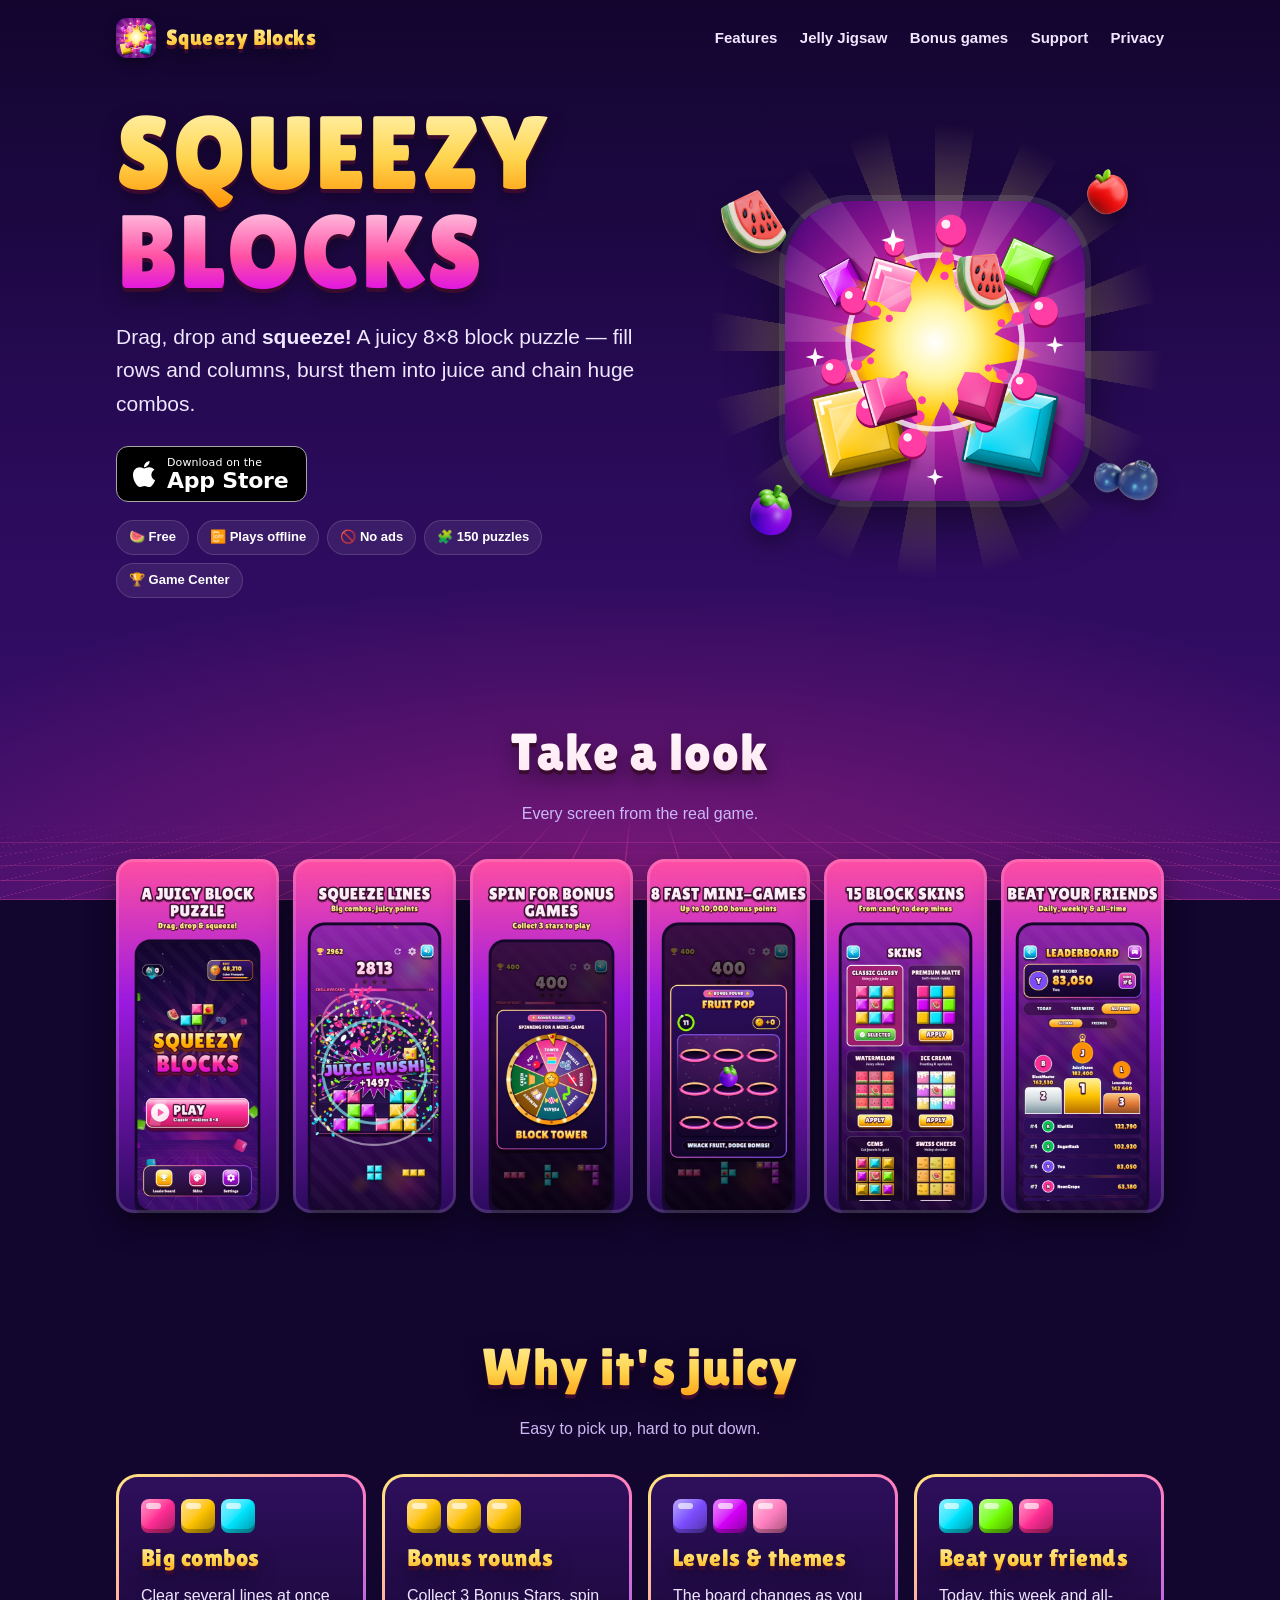
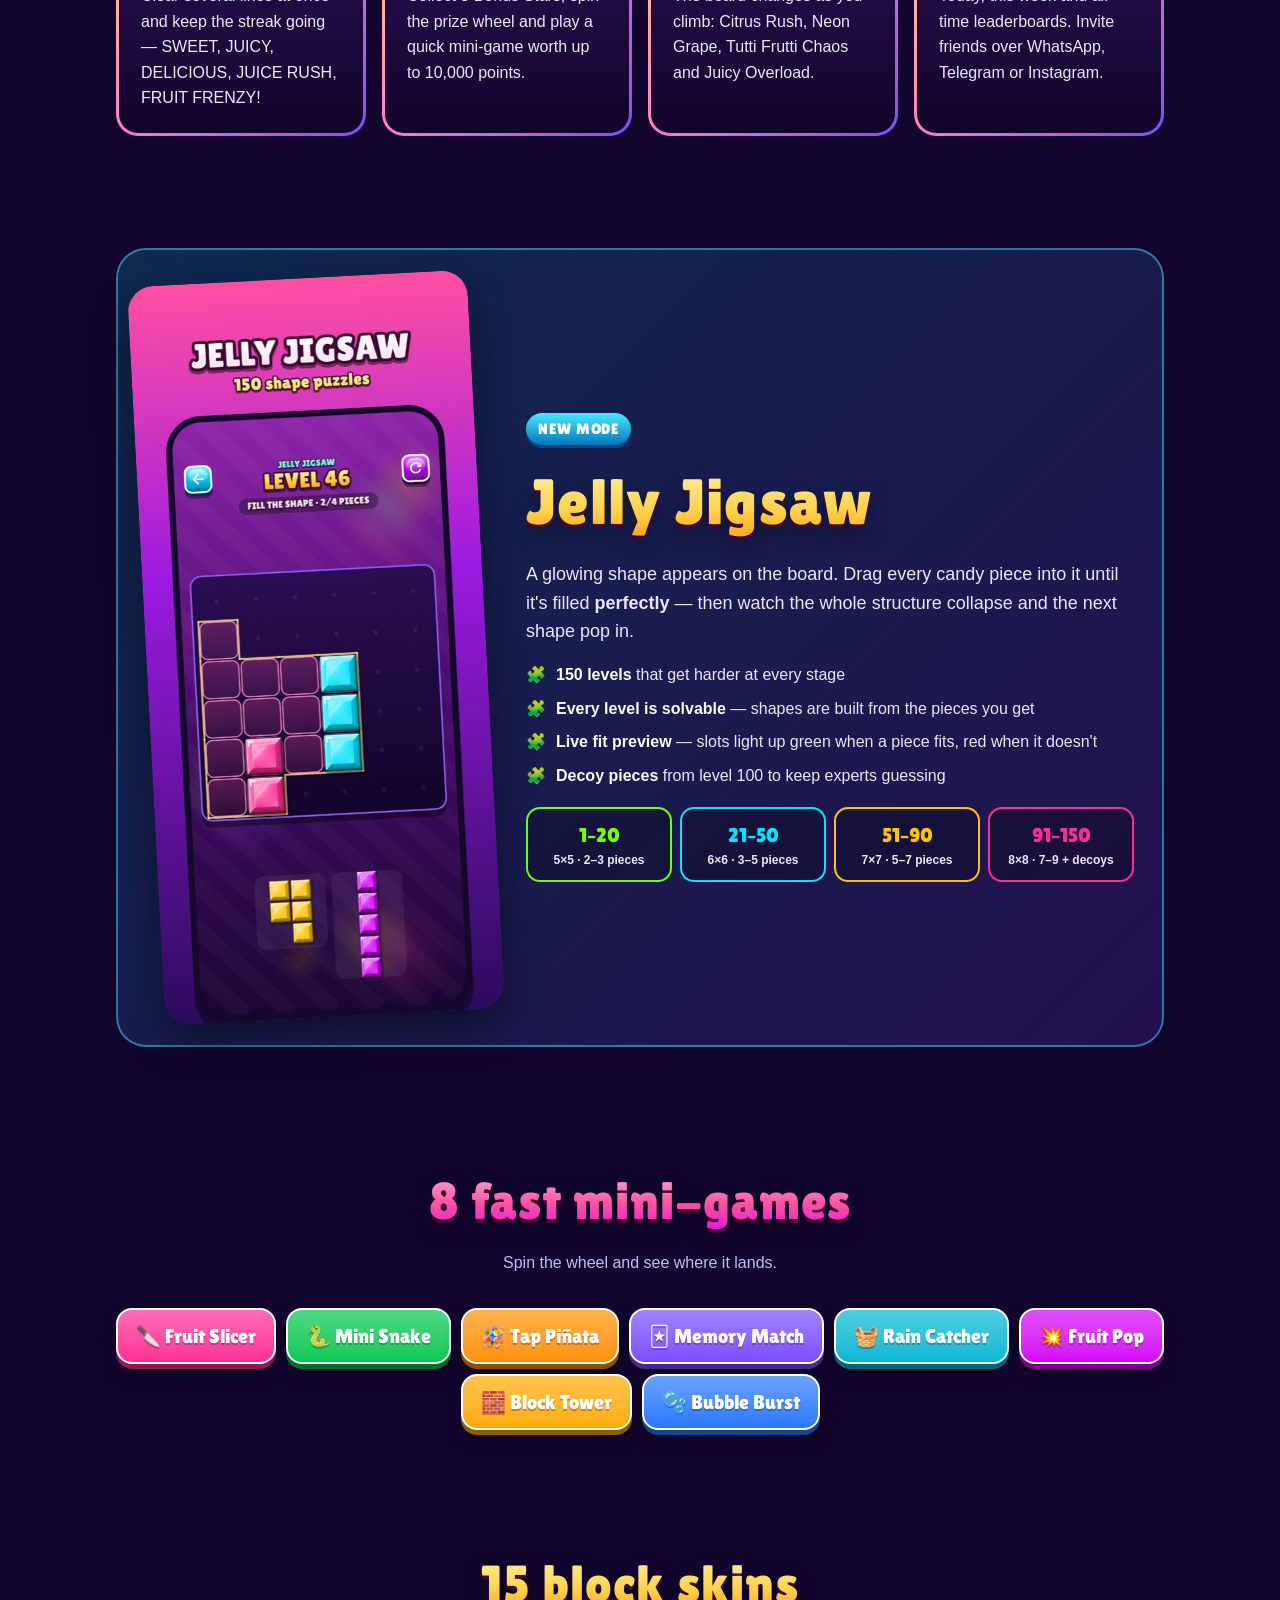
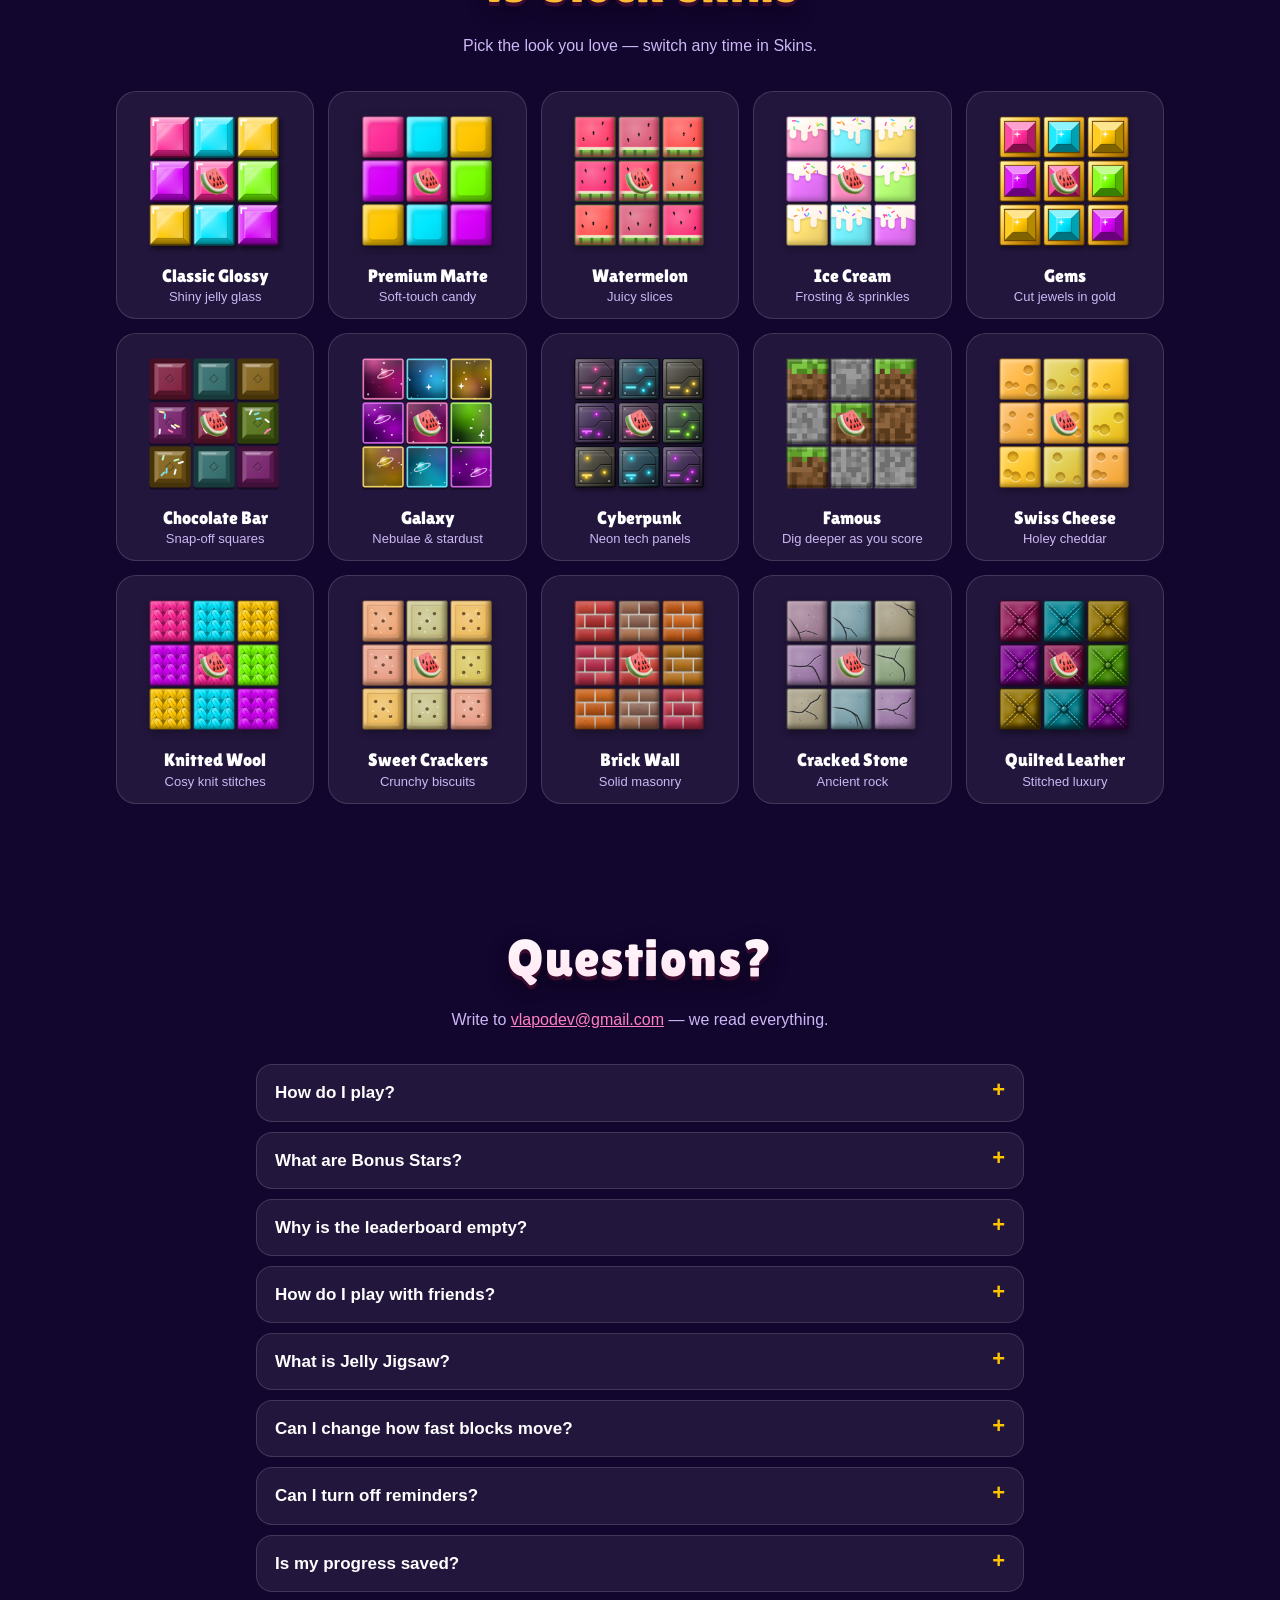
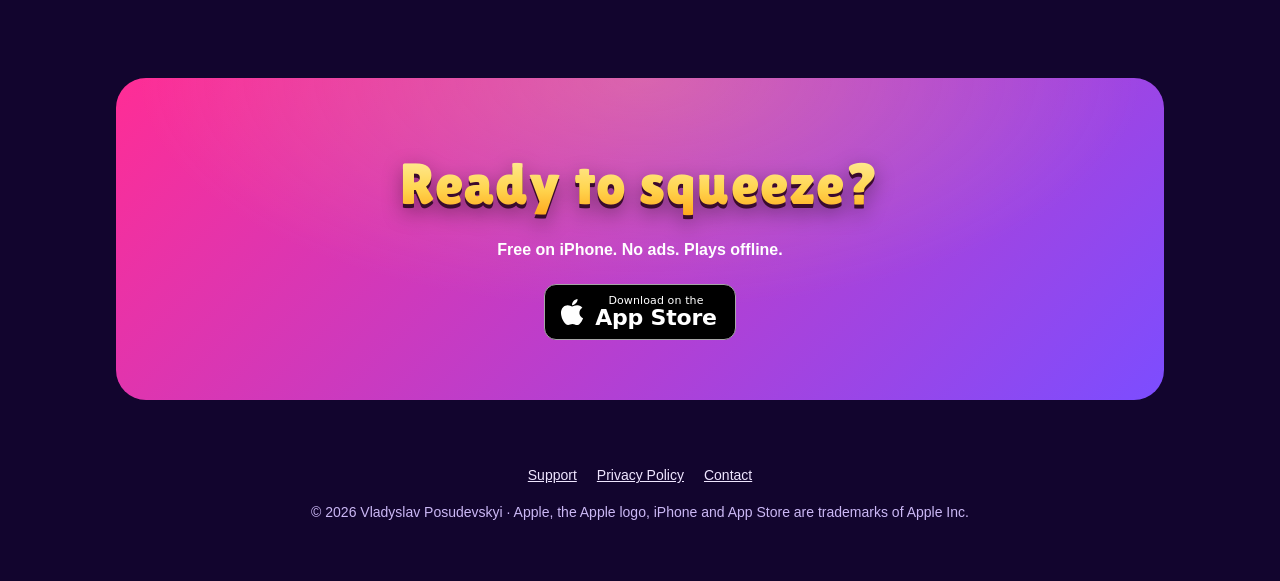
==== commit 6a9c652a: "Add Jelly Jigsaw section, nav link, chip and FAQ Co-Authored-By: Claude Opus 5.5 <noreply@anthropic." ====
--- a/index.html
+++ b/index.html
@@ -32,6 +32,7 @@
     <a class="brand" href="./"><img src="img/icon.png" alt=""><span class="candy">Squeezy Blocks</span></a>
     <div class="links">
       <a href="#features">Features</a>
+      <a href="#jigsaw">Jelly Jigsaw</a>
       <a href="#bonus">Bonus games</a>
       <a href="#support" class="keep">Support</a>
       <a href="privacy/" class="keep">Privacy</a>
@@ -49,7 +50,7 @@
         </a>
       </div>
       <div class="chips">
-        <span class="chip">🍉 Free</span><span class="chip">📴 Plays offline</span><span class="chip">🚫 No ads</span><span class="chip">🏆 Game Center</span>
+        <span class="chip">🍉 Free</span><span class="chip">📴 Plays offline</span><span class="chip">🚫 No ads</span><span class="chip">🧩 150 puzzles</span><span class="chip">🏆 Game Center</span>
       </div>
     </div>
     <div class="hero-art">
@@ -103,6 +104,31 @@
         <h3 class="candy">Beat your friends</h3>
         <p>Today, this week and all-time leaderboards. Invite friends over WhatsApp, Telegram or Instagram.</p>
       </div></div>
+    </div>
+  </div>
+</section>
+
+<section id="jigsaw">
+  <div class="wrap">
+    <div class="mode">
+      <img class="mode-shot" src="img/shot_7_jigsaw.jpg" alt="Jelly Jigsaw: a glowing target shape half filled with candy pieces" loading="lazy">
+      <div>
+        <span class="new-tag">NEW MODE</span>
+        <h2 class="candy" style="font-size:clamp(40px,6vw,64px);margin:6px 0 4px">Jelly Jigsaw</h2>
+        <p class="mode-lead">A glowing shape appears on the board. Drag every candy piece into it until it's filled <strong>perfectly</strong> — then watch the whole structure collapse and the next shape pop in.</p>
+        <ul class="mode-points">
+          <li><b>150 levels</b> that get harder at every stage</li>
+          <li><b>Every level is solvable</b> — shapes are built from the pieces you get</li>
+          <li><b>Live fit preview</b> — slots light up green when a piece fits, red when it doesn't</li>
+          <li><b>Decoy pieces</b> from level 100 to keep experts guessing</li>
+        </ul>
+        <div class="tiers">
+          <div style="--c:#76ff03"><b>1–20</b>5×5 · 2–3 pieces</div>
+          <div style="--c:#00e5ff"><b>21–50</b>6×6 · 3–5 pieces</div>
+          <div style="--c:#ffc400"><b>51–90</b>7×7 · 5–7 pieces</div>
+          <div style="--c:#ff2d95"><b>91–150</b>8×8 · 7–9 + decoys</div>
+        </div>
+      </div>
     </div>
   </div>
 </section>
@@ -156,6 +182,7 @@
     <details><summary>What are Bonus Stars?</summary><p>Some blocks carry a gold star. Clear a line through one to collect it — three stars spin the Bonus Round wheel for a quick mini-game worth up to 10,000 points.</p></details>
     <details><summary>Why is the leaderboard empty?</summary><p>Leaderboards use Game Center. Make sure you're signed in to Game Center in the iPhone Settings app — scores appear after you finish a game.</p></details>
     <details><summary>How do I play with friends?</summary><p>Open Leaderboard → Friends and allow Game Center friends. Use Invite to send a link over WhatsApp, Telegram or Instagram.</p></details>
+    <details><summary>What is Jelly Jigsaw?</summary><p>A second game mode on the main menu: 150 shape puzzles. Drag all the pieces into the glowing target shape so they fill it exactly. Pieces can't be rotated; from level 100 some pieces are decoys that don't belong. Your progress is saved and you can replay any solved level from the level map.</p></details>
     <details><summary>Can I change how fast blocks move?</summary><p>Yes — Settings → Drag Speed, from 1.0× (moves with your finger) to 3.5×.</p></details>
     <details><summary>Can I turn off reminders?</summary><p>Yes — Settings → Reminders in the game, or iPhone Settings → Notifications → Squeezy Blocks.</p></details>
     <details><summary>Is my progress saved?</summary><p>Yes, automatically on your device, and your best score is kept in Game Center.</p></details>
--- a/style.css
+++ b/style.css
@@ -174,3 +174,26 @@
 .badge-fallback small { font-size:11px; font-weight:500; letter-spacing:.01em; }
 
 [hidden] { display:none !important; }
+
+/* Jelly Jigsaw mode */
+.mode { display:grid; grid-template-columns:minmax(220px, 340px) 1fr; gap:40px; align-items:center;
+  padding:28px; border-radius:30px; background:linear-gradient(135deg, rgba(0,229,255,.16), rgba(124,77,255,.16));
+  border:2px solid rgba(77,232,255,.45); }
+.mode-shot { width:100%; border-radius:26px; box-shadow:0 18px 40px rgba(0,0,0,.45); transform:rotate(-3deg); }
+.new-tag { display:inline-block; font-family:"Lilita", system-ui; font-size:15px; letter-spacing:.06em; padding:4px 12px;
+  border-radius:999px; color:#fff; background:linear-gradient(180deg,#4de8ff,#0277bd); box-shadow:0 3px 0 #01478a; }
+.mode-lead { color:var(--soft); font-size:18px; margin:6px 0 16px; }
+.mode-points { list-style:none; padding:0; margin:0 0 18px; }
+.mode-points li { position:relative; padding-left:30px; margin:8px 0; color:var(--soft); }
+.mode-points li::before { content:"🧩"; position:absolute; left:0; top:0; }
+.mode-points b { color:#fff; }
+.tiers { display:grid; grid-template-columns:repeat(4,1fr); gap:8px; }
+.tiers div { border-radius:14px; padding:10px 8px; text-align:center; font-size:12px; font-weight:700; color:var(--soft);
+  background:rgba(0,0,0,.25); border:2px solid var(--c); }
+.tiers b { display:block; font-family:"Lilita", system-ui; font-weight:400; font-size:20px; color:var(--c); }
+@media (max-width: 820px) {
+  .mode { grid-template-columns:1fr; text-align:center; padding:22px; gap:22px; }
+  .mode-shot { max-width:260px; margin:0 auto; }
+  .mode-points li { text-align:left; }
+  .tiers { grid-template-columns:repeat(2,1fr); }
+}
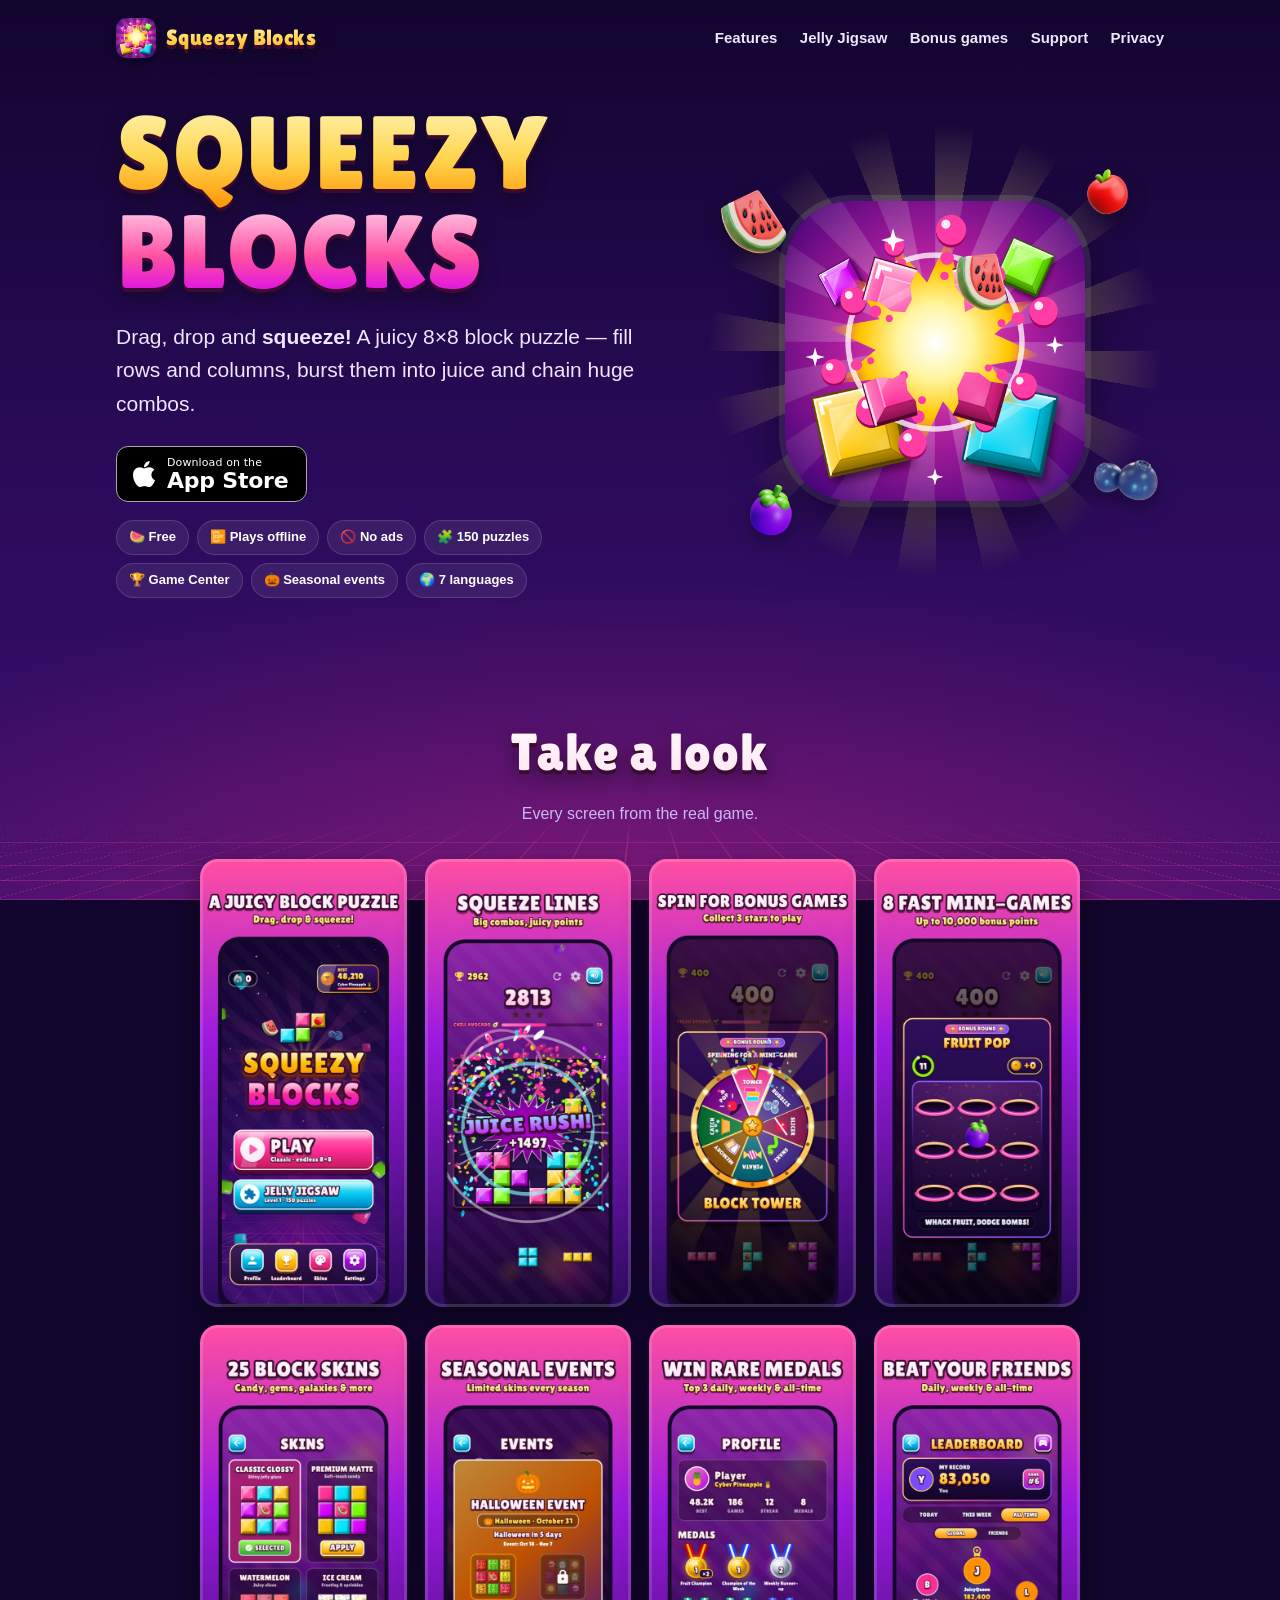
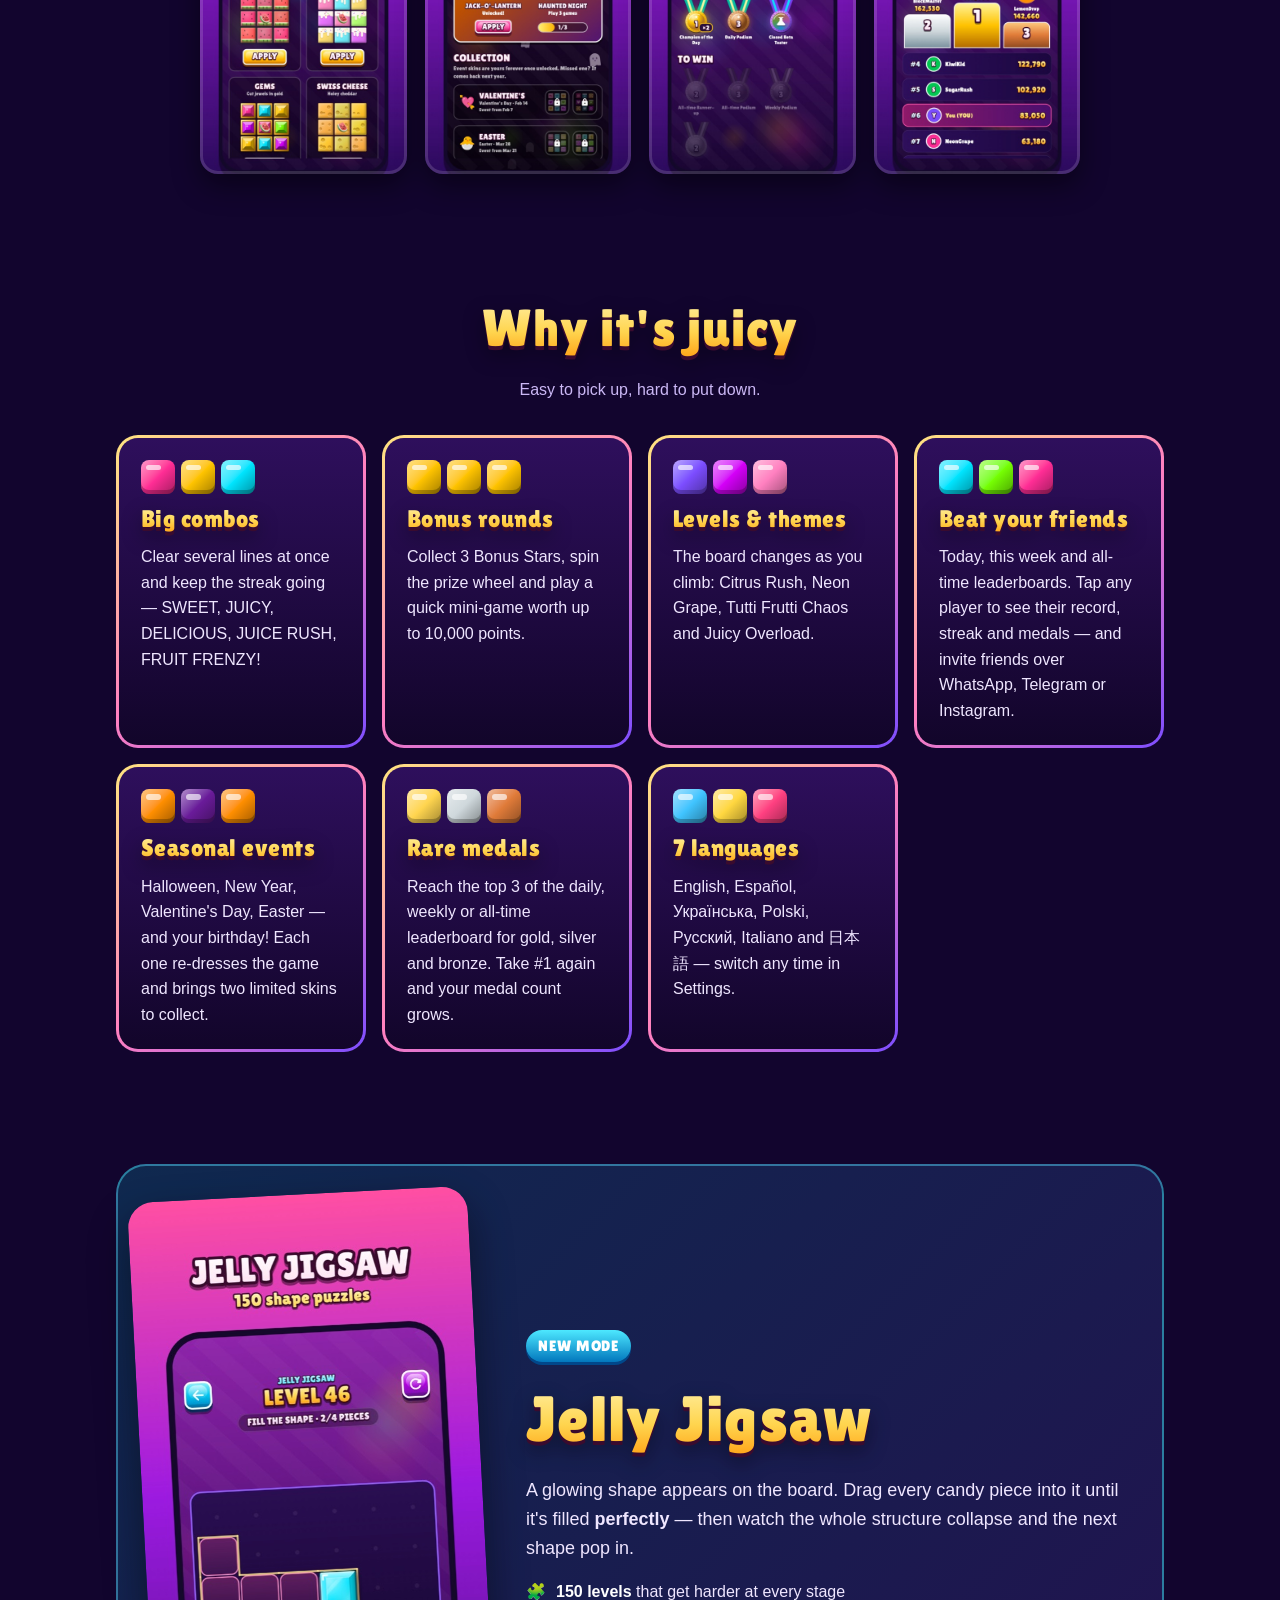
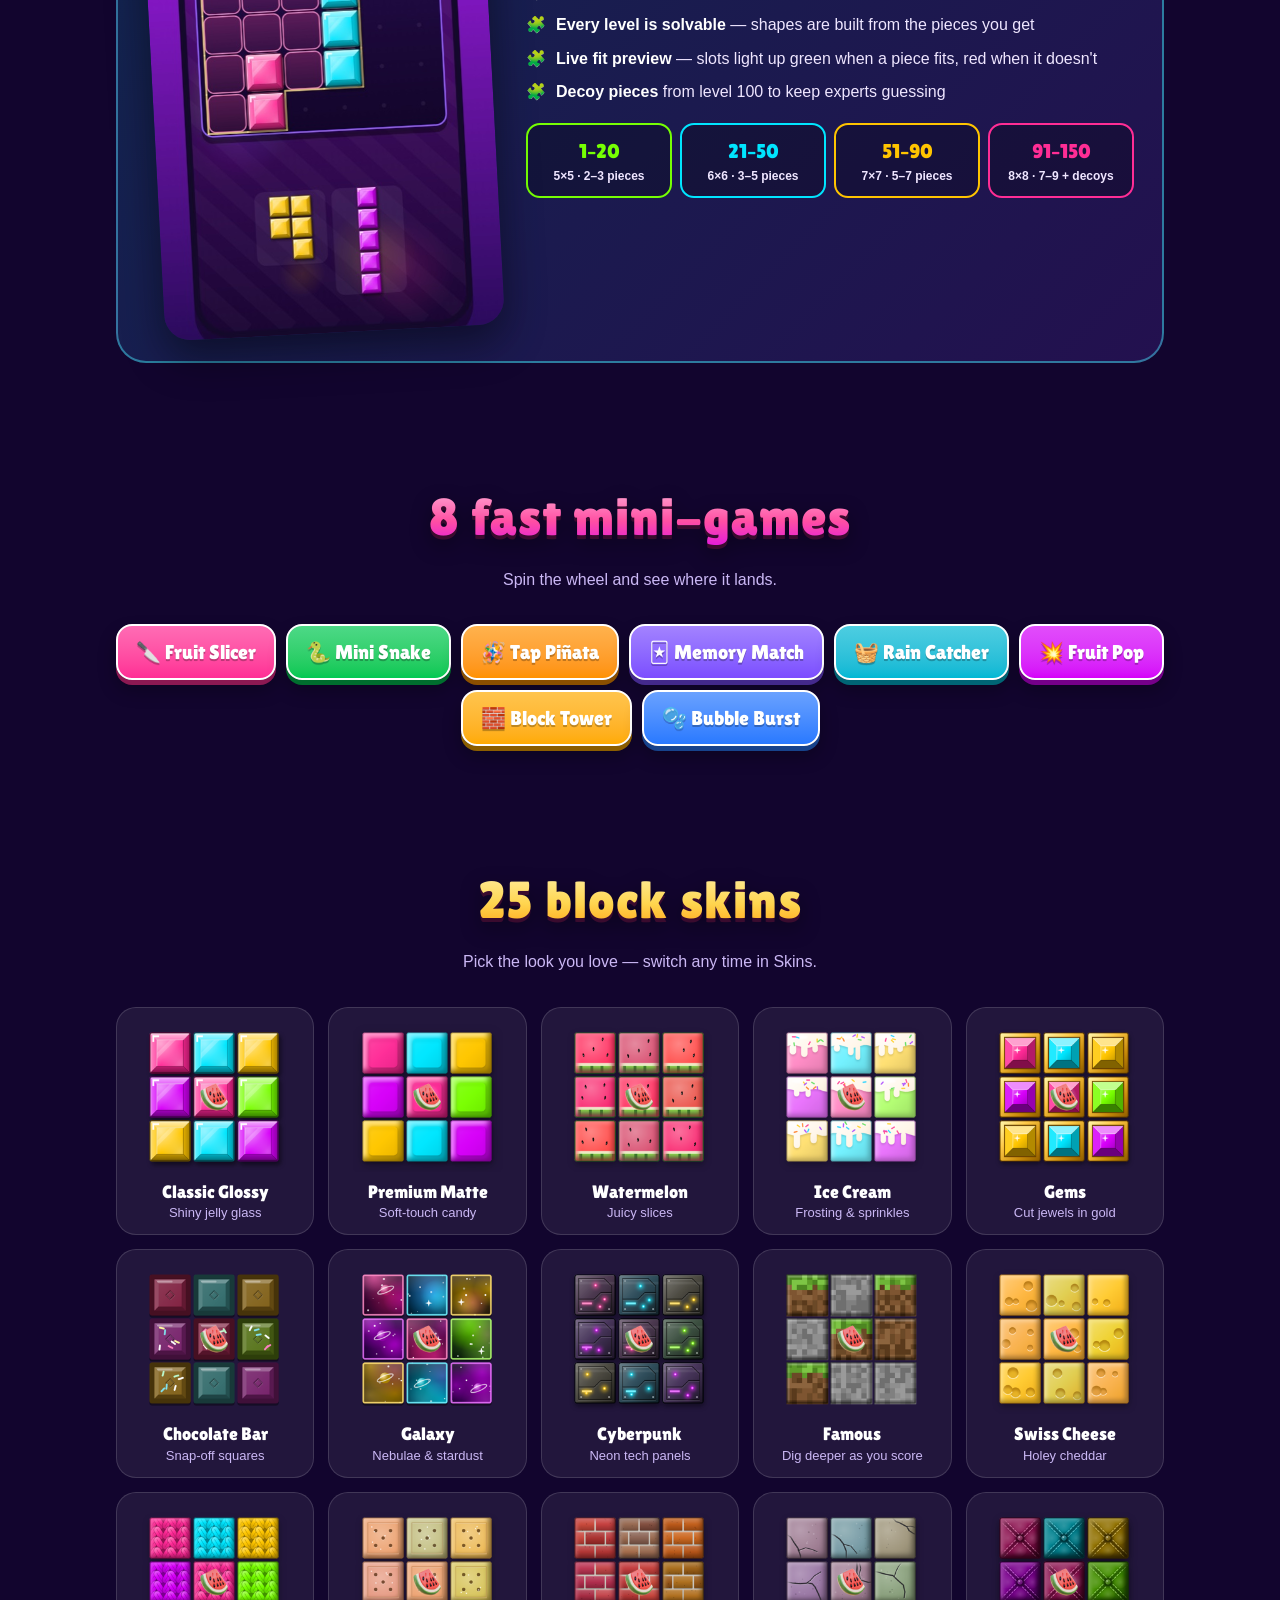
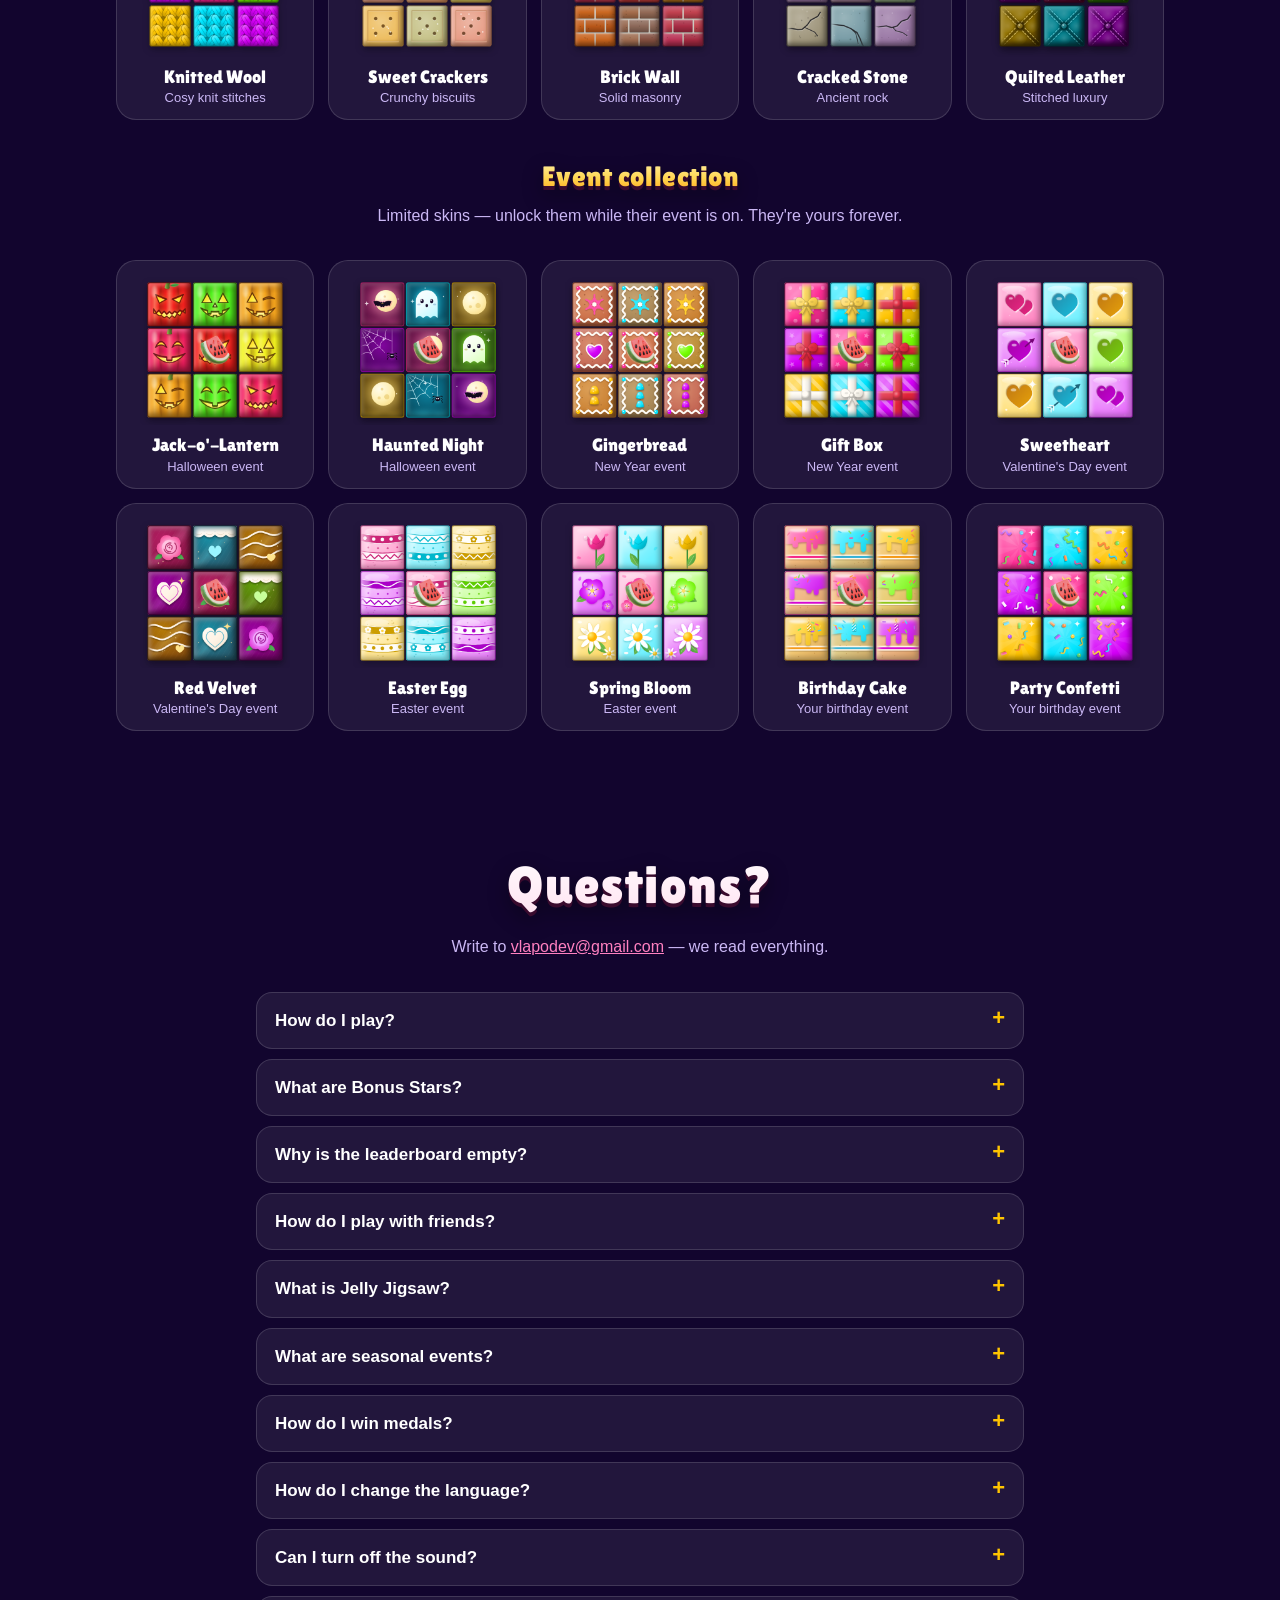
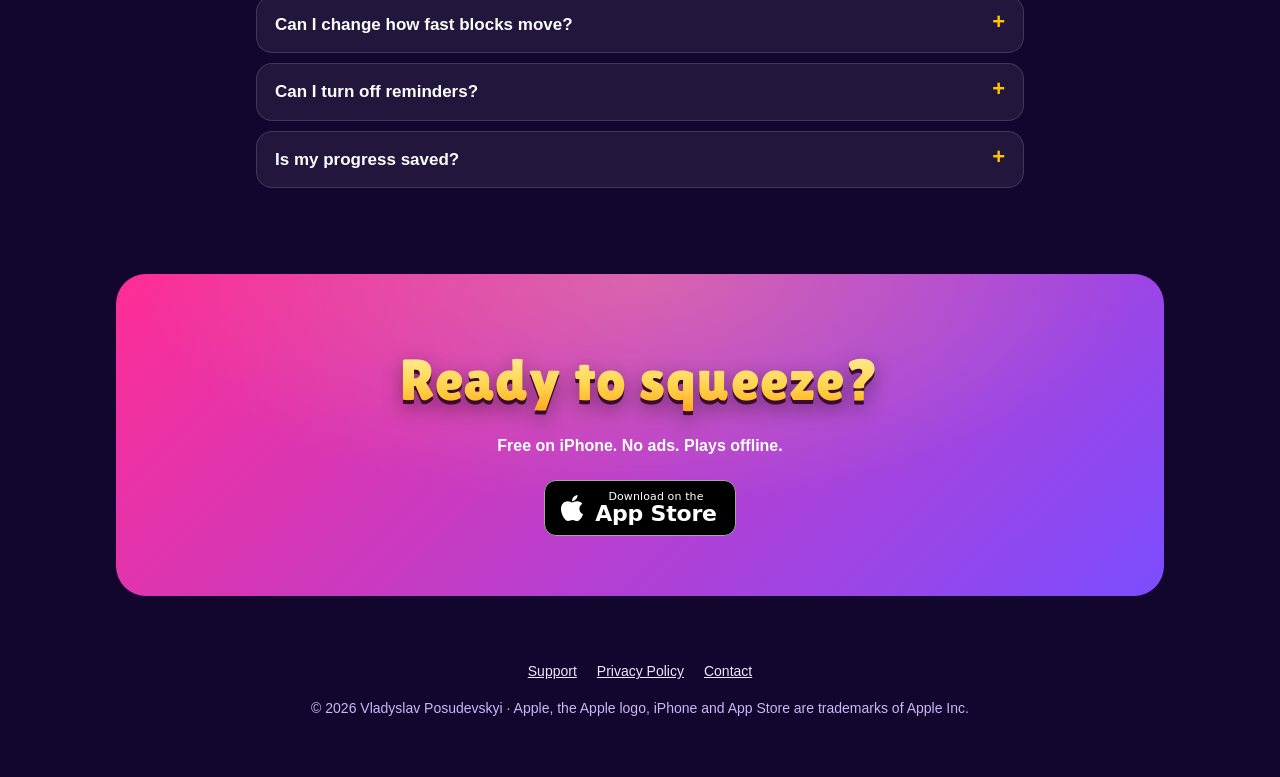
==== commit 47c0954b: "New screenshots, seasonal events, medals, 7 languages, 25 skins - Screenshot gallery: 8 new shots fr" ====
--- a/index.html
+++ b/index.html
@@ -50,7 +50,7 @@
         </a>
       </div>
       <div class="chips">
-        <span class="chip">🍉 Free</span><span class="chip">📴 Plays offline</span><span class="chip">🚫 No ads</span><span class="chip">🧩 150 puzzles</span><span class="chip">🏆 Game Center</span>
+        <span class="chip">🍉 Free</span><span class="chip">📴 Plays offline</span><span class="chip">🚫 No ads</span><span class="chip">🧩 150 puzzles</span><span class="chip">🏆 Game Center</span><span class="chip">🎃 Seasonal events</span><span class="chip">🌍 7 languages</span>
       </div>
     </div>
     <div class="hero-art">
@@ -74,7 +74,9 @@
       <img src="img/shot_3_wheel.jpg" alt="The bonus prize wheel" loading="lazy">
       <img src="img/shot_4_minigame.jpg" alt="Fruit Pop mini-game" loading="lazy">
       <img src="img/shot_5_skins.jpg" alt="Block skins store" loading="lazy">
-      <img src="img/shot_6_leaderboard.jpg" alt="Game Center leaderboard" loading="lazy">
+      <img src="img/shot_6_events.jpg" alt="The Halloween event with its limited skins" loading="lazy">
+      <img src="img/shot_7_medals.jpg" alt="Profile with gold, silver and bronze medals" loading="lazy">
+      <img src="img/shot_8_leaderboard.jpg" alt="Game Center leaderboard" loading="lazy">
     </div>
   </div>
 </section>
@@ -102,7 +104,22 @@
       <div class="card"><div>
         <div class="blocks"><span class="blk" style="--c:#00e5ff"></span><span class="blk" style="--c:#76ff03"></span><span class="blk" style="--c:#ff2d95"></span></div>
         <h3 class="candy">Beat your friends</h3>
-        <p>Today, this week and all-time leaderboards. Invite friends over WhatsApp, Telegram or Instagram.</p>
+        <p>Today, this week and all-time leaderboards. Tap any player to see their record, streak and medals — and invite friends over WhatsApp, Telegram or Instagram.</p>
+      </div></div>
+      <div class="card"><div>
+        <div class="blocks"><span class="blk" style="--c:#ff8f00"></span><span class="blk" style="--c:#6a1b9a"></span><span class="blk" style="--c:#ff8f00"></span></div>
+        <h3 class="candy">Seasonal events</h3>
+        <p>Halloween, New Year, Valentine's Day, Easter — and your birthday! Each one re-dresses the game and brings two limited skins to collect.</p>
+      </div></div>
+      <div class="card"><div>
+        <div class="blocks"><span class="blk" style="--c:#ffd54f"></span><span class="blk" style="--c:#cfd8dc"></span><span class="blk" style="--c:#e07b39"></span></div>
+        <h3 class="candy">Rare medals</h3>
+        <p>Reach the top 3 of the daily, weekly or all-time leaderboard for gold, silver and bronze. Take #1 again and your medal count grows.</p>
+      </div></div>
+      <div class="card"><div>
+        <div class="blocks"><span class="blk" style="--c:#40c4ff"></span><span class="blk" style="--c:#ffd740"></span><span class="blk" style="--c:#ff4081"></span></div>
+        <h3 class="candy">7 languages</h3>
+        <p>English, Español, Українська, Polski, Русский, Italiano and 日本語 — switch any time in Settings.</p>
       </div></div>
     </div>
   </div>
@@ -111,7 +128,7 @@
 <section id="jigsaw">
   <div class="wrap">
     <div class="mode">
-      <img class="mode-shot" src="img/shot_7_jigsaw.jpg" alt="Jelly Jigsaw: a glowing target shape half filled with candy pieces" loading="lazy">
+      <img class="mode-shot" src="img/shot_9_jigsaw.jpg" alt="Jelly Jigsaw: a glowing target shape half filled with candy pieces" loading="lazy">
       <div>
         <span class="new-tag">NEW MODE</span>
         <h2 class="candy" style="font-size:clamp(40px,6vw,64px);margin:6px 0 4px">Jelly Jigsaw</h2>
@@ -152,7 +169,7 @@
 
 <section>
   <div class="wrap">
-    <h2 class="title candy">15 block skins</h2>
+    <h2 class="title candy">25 block skins</h2>
     <p class="sub">Pick the look you love — switch any time in Skins.</p>
     <div class="skins">
       <figure class="skin"><img src="img/skins/glossy.png" alt="Classic Glossy block skin" loading="lazy"><figcaption><b>Classic Glossy</b>Shiny jelly glass</figcaption></figure>
@@ -171,6 +188,20 @@
       <figure class="skin"><img src="img/skins/stone.png" alt="Cracked Stone block skin" loading="lazy"><figcaption><b>Cracked Stone</b>Ancient rock</figcaption></figure>
       <figure class="skin"><img src="img/skins/leather.png" alt="Quilted Leather block skin" loading="lazy"><figcaption><b>Quilted Leather</b>Stitched luxury</figcaption></figure>
     </div>
+    <h3 class="candy" style="text-align:center;font-size:28px;margin:34px 0 4px">Event collection</h3>
+    <p class="sub">Limited skins — unlock them while their event is on. They're yours forever.</p>
+    <div class="skins">
+      <figure class="skin"><img src="img/skins/events/pumpkin.png" alt="Jack-o'-Lantern event skin" loading="lazy"><figcaption><b>Jack-o'-Lantern</b>Halloween event</figcaption></figure>
+      <figure class="skin"><img src="img/skins/events/haunted.png" alt="Haunted Night event skin" loading="lazy"><figcaption><b>Haunted Night</b>Halloween event</figcaption></figure>
+      <figure class="skin"><img src="img/skins/events/gingerbread.png" alt="Gingerbread event skin" loading="lazy"><figcaption><b>Gingerbread</b>New Year event</figcaption></figure>
+      <figure class="skin"><img src="img/skins/events/gift.png" alt="Gift Box event skin" loading="lazy"><figcaption><b>Gift Box</b>New Year event</figcaption></figure>
+      <figure class="skin"><img src="img/skins/events/sweetheart.png" alt="Sweetheart event skin" loading="lazy"><figcaption><b>Sweetheart</b>Valentine's Day event</figcaption></figure>
+      <figure class="skin"><img src="img/skins/events/velvet.png" alt="Red Velvet event skin" loading="lazy"><figcaption><b>Red Velvet</b>Valentine's Day event</figcaption></figure>
+      <figure class="skin"><img src="img/skins/events/egg.png" alt="Easter Egg event skin" loading="lazy"><figcaption><b>Easter Egg</b>Easter event</figcaption></figure>
+      <figure class="skin"><img src="img/skins/events/bloom.png" alt="Spring Bloom event skin" loading="lazy"><figcaption><b>Spring Bloom</b>Easter event</figcaption></figure>
+      <figure class="skin"><img src="img/skins/events/cake.png" alt="Birthday Cake event skin" loading="lazy"><figcaption><b>Birthday Cake</b>Your birthday event</figcaption></figure>
+      <figure class="skin"><img src="img/skins/events/confetti.png" alt="Party Confetti event skin" loading="lazy"><figcaption><b>Party Confetti</b>Your birthday event</figcaption></figure>
+    </div>
   </div>
 </section>
 
@@ -183,6 +214,10 @@
     <details><summary>Why is the leaderboard empty?</summary><p>Leaderboards use Game Center. Make sure you're signed in to Game Center in the iPhone Settings app — scores appear after you finish a game.</p></details>
     <details><summary>How do I play with friends?</summary><p>Open Leaderboard → Friends and allow Game Center friends. Use Invite to send a link over WhatsApp, Telegram or Instagram.</p></details>
     <details><summary>What is Jelly Jigsaw?</summary><p>A second game mode on the main menu: 150 shape puzzles. Drag all the pieces into the glowing target shape so they fill it exactly. Pieces can't be rotated; from level 100 some pieces are decoys that don't belong. Your progress is saved and you can replay any solved level from the level map.</p></details>
+    <details><summary>What are seasonal events?</summary><p>Around Halloween, New Year, Valentine's Day, Easter and your own birthday, the game changes its look and brings two limited skins: one is a free gift, the other unlocks after 3 games during the event. Events start and end by themselves — no update needed — and skins you unlock stay yours forever.</p></details>
+    <details><summary>How do I win medals?</summary><p>Reach the top 3 of the daily, weekly or all-time Game Center leaderboard. Each time you climb back to #1 you earn another one. Your medals show in Profile, and other players can see them on your player card.</p></details>
+    <details><summary>How do I change the language?</summary><p>Settings → Language. The game speaks English, Español, Українська, Polski, Русский, Italiano and 日本語, and follows your iPhone's language by default.</p></details>
+    <details><summary>Can I turn off the sound?</summary><p>Yes — Settings → Sound, or the speaker button during a game. The game also stays quiet when your iPhone's silent switch is on.</p></details>
     <details><summary>Can I change how fast blocks move?</summary><p>Yes — Settings → Drag Speed, from 1.0× (moves with your finger) to 3.5×.</p></details>
     <details><summary>Can I turn off reminders?</summary><p>Yes — Settings → Reminders in the game, or iPhone Settings → Notifications → Squeezy Blocks.</p></details>
     <details><summary>Is my progress saved?</summary><p>Yes, automatically on your device, and your best score is kept in Game Center.</p></details>
--- a/style.css
+++ b/style.css
@@ -79,12 +79,12 @@
 .sub { text-align:center; color:var(--muted); margin:0 auto 32px; max-width:560px; }
 
 /* Screenshots: a grid that always fits the page (6 / 3 / 2 across). */
-.shots { display:grid; grid-template-columns:repeat(6, 1fr); gap:14px; }
+.shots { display:grid; grid-template-columns:repeat(4, 1fr); gap:18px; max-width:880px; margin:0 auto; }
 .shots img { width:100%; height:auto; aspect-ratio:1320 / 2868; object-fit:cover; border-radius:18px;
   box-shadow:0 12px 28px rgba(0,0,0,.45); outline:3px solid rgba(255,255,255,.14); outline-offset:-3px;
   transition:transform .2s; }
 .shots img:hover { transform:translateY(-6px) rotate(-1deg); }
-@media (max-width: 1000px) { .shots { grid-template-columns:repeat(3, 1fr); gap:16px; } .shots img { border-radius:22px; } }
+@media (max-width: 1000px) { .shots { grid-template-columns:repeat(4, 1fr); gap:14px; } .shots img { border-radius:18px; } }
 @media (max-width: 560px) { .shots { grid-template-columns:repeat(2, 1fr); gap:12px; } }
 
 /* Cards */
